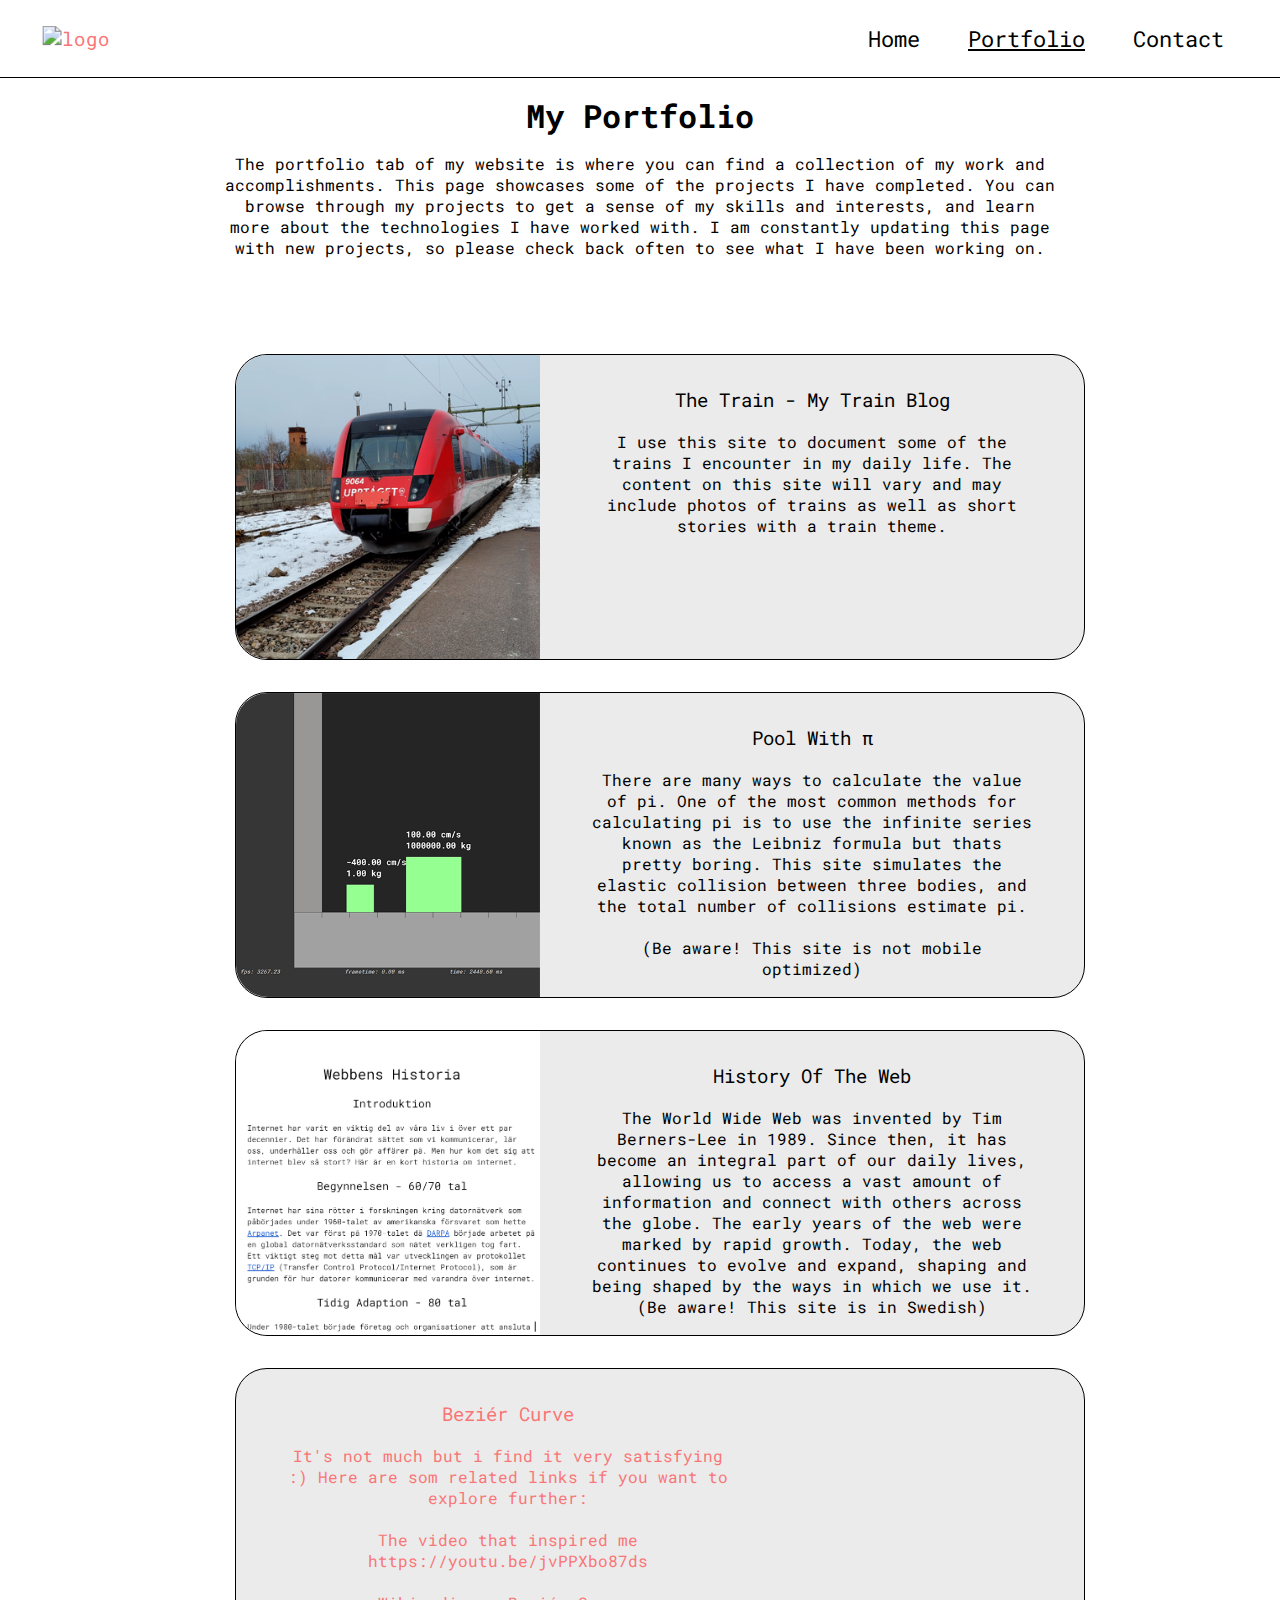
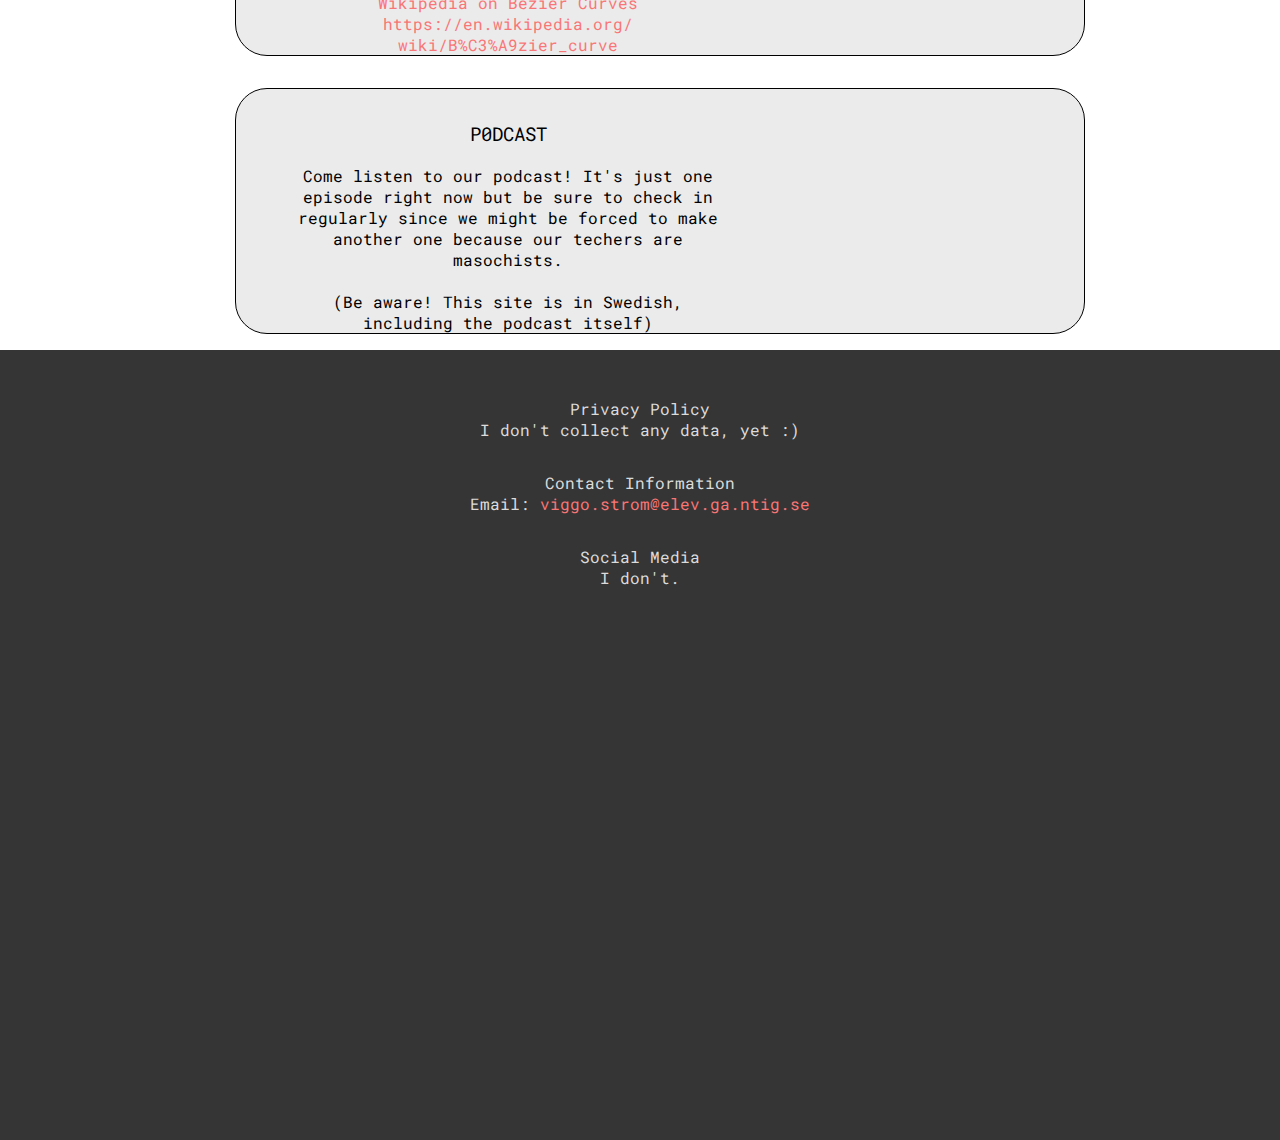
==== portfolio.html @ 54f1bfac "small mobile fixes" ====
<!DOCTYPE html>
<html lang="en">

<head>
    <meta charset="UTF-8">
    <meta http-equiv="X-UA-Compatible" content="IE=edge">
    <meta name="viewport" content="width=device-width, initial-scale=1.0">
    <title>Viggo Ström</title>
    <link rel="shortcut icon" href="images/portfolioFavicon.png" type="image/x-icon">
    <link rel="stylesheet" media="only screen and (min-width: 1026px)" href="style/desktop.css">
    <link rel="stylesheet" media="only screen and (max-width: 1026px)" href="style/mobile.css">

    <link rel="preconnect" href="https://fonts.googleapis.com">
    <link rel="preconnect" href="https://fonts.gstatic.com" crossorigin>
    <link href="https://fonts.googleapis.com/css2?family=Roboto+Mono:wght@500&display=swap" rel="stylesheet">
</head>

<body>
    <header>
        <a href="index.html">
            <img id="logo" src="images/portfolioLogo.png" alt="logo">
        </a>
        <nav>
            <a class="navLink" href="index.html">Home</a>
            <a class="navLink" href=""><span class="selectedPage">Portfolio</span></a>
            <a class="navLink" href="#info">Contact</a>
        </nav>
    </header>

    <section id="portfolioPage">
        <h1 id="portfolioPageH1">My Portfolio</h1>
        <p id="portfolioDescription">
            The portfolio tab of my website is where you can find a collection of my work and accomplishments. This page
            showcases some of the projects I have completed. You can browse through my projects to get a sense of my
            skills and interests, and learn more about the technologies I have worked with. I am constantly updating
            this page with new projects, so please check back often to see what I have been working on.
        </p>

        <ul id="portfolioUnorderedList">
            <li>
                <a class="portfolioListElement" href="https://viggostrom.github.io/TheTrain/">
                    <img class="portfolioElementImg" src="images/portfolioThumbNails/theTrain.png" alt="">

                    <div class="portpolioElementTextWrapper">
                        <p class="portfolioElementTitle">The Train - My Train Blog</p>
                        <p class="portfolioElementParagraph">
                            I use this site to document some of the trains I encounter in my daily life. The content on
                            this site will vary and may include photos of trains as well as short stories with a train
                            theme.
                        </p>
                    </div>
                </a>
            </li>

            <li>
                <a class="portfolioListElement" href="https://viggostrom.github.io/poolWithPi/">
                    <img class="portfolioElementImg" src="images/portfolioThumbNails/poolWithPi.png" alt="">
                    <div class="portpolioElementTextWrapper">
                        <p class="portfolioElementTitle">Pool With π</p>
                        <p class="portfolioElementParagraph">
                            There are many ways to calculate the value of pi. One of the most common
                            methods for calculating pi is to use the infinite series known as the Leibniz formula but
                            thats pretty boring. This site simulates the elastic collision between three bodies, and the
                            total number of collisions estimate pi.
                            <br>
                            <br>
                            (Be aware! This site is not mobile optimized)
                        </p>
                    </div>
                </a>
            </li>

            <li>
                <a class="portfolioListElement"
                    href="https://docs.google.com/document/d/1du2oZUBKWN6xWiVSq74e14nZ1YnZh6Ea2sJcW4SJzYY/edit?usp=sharing">
                    <img class="portfolioElementImg" src="images/portfolioThumbNails/historyOfTheWeb.png" alt="">
                    <div class="portpolioElementTextWrapper">
                        <p class="portfolioElementTitle">History Of The Web</p>
                        <p class="portfolioElementParagraph">
                            The World Wide Web was invented by Tim Berners-Lee in 1989. Since then, it has become an
                            integral part of our daily lives, allowing us to access a vast amount of information and
                            connect with others across the globe. The early years of the web were marked by rapid
                            growth. Today, the web continues to evolve and expand, shaping and being shaped by the ways
                            in which
                            we use it.
                            <br>
                            (Be aware! This site is in Swedish)
                        </p>
                    </div>
                </a>
            </li>

            <li>
                <div class="portfolioListElement">
                    <a class="portfolioElementImg" href="https://viggostrom.github.io/bezierCurve/">
                        <img class="portfolioElementImg" src="images/portfolioThumbNails/bezierCurve.png" alt="">
                    </a>
                    <div class="portpolioElementTextWrapper">
                        <a href="https://viggostrom.github.io/bezierCurve/">
                            <p class="portfolioElementTitle">Beziér Curve</p>
                        </a>
                        <p class="portfolioElementParagraph">
                            <a href="https://viggostrom.github.io/bezierCurve/">
                                It's not much but i find it very satisfying :) Here are som related links if you want to
                                explore further:
                            </a>
                            <br>
                            <br>
                            <a href="https://youtu.be/jvPPXbo87ds">
                                The video that inspired me
                                <br>
                                https://youtu.be/jvPPXbo87ds
                            </a>
                            <br>
                            <br>
                            <a href="https://en.wikipedia.org/wiki/B%C3%A9zier_curve">
                                Wikipedia on Beziér Curves
                                <br>
                                https://en.wikipedia.org/ 
                                <br>
                                wiki/B%C3%A9zier_curve
                            </a>
                            <br>
                        </p>
                    </div>
                </div>
            </li>

            <li>
                <a class="portfolioListElement" href="https://viggostrom.github.io/p0dcast/">
                    <img class="portfolioElementImg" src="images/portfolioThumbNails/p0dcast.png" alt="">
                    <div class="portpolioElementTextWrapper">
                        <p class="portfolioElementTitle">P0DCAST</p>
                        <p class="portfolioElementParagraph">
                            Come listen to our podcast! It's just one episode right now but be sure to check in
                            regularly since we might be forced to make another one because our techers are masochists.
                            <br>
                            <br>
                            (Be aware! This site is in Swedish, including the podcast itself)
                        </p>
                    </div>
                </a>
            </li>
        </ul>
    </section>

    <footer>
        <p id="info">
            Privacy Policy
            <br>
            I don't collect any data, yet :)
        </p>
        <p>
            Contact Information
            <br>
            Email: <a
                href="mailto:viggo.strom@elev.ga.ntig.se?subject=I Love Your Blog!">viggo.strom@elev.ga.ntig.se</a>
        </p>
        <p>
            Social Media
            <br>
            I don't.
        </p>
    </footer>
</body>

</html>
---- style/desktop.css ----
::-webkit-scrollbar {
    display: none;
}

body {
    font-family: "Roboto Mono", 'Courier New', Courier, monospace;
    margin: 0;

    display: flex;
    flex-flow: column nowrap;
}

a {
    text-decoration: none;
    color: rgb(249, 118, 118);
}

a:hover {
    color: rgb(251, 69, 69);
}

header {
    display: flex;
    justify-content: space-between;
    align-items: center;

    border-bottom: .1rem solid black;
}

nav {
    padding: 1.5rem;
    margin-right: 2rem;

    display: flex;
    justify-content: space-between;
    gap: 3rem;

    font-size: large;
}

.navLink {
    font-size: larger;
    color: black;
}

#logo {
    aspect-ratio: 1/1;
    object-fit: cover;

    padding: 0rem;
    margin: 0rem 0rem 0rem 3rem;
    scale: 1.2;

    height: 3rem;
}

footer {
    background-color: #353535;
    color: rgb(219, 219, 219);
    padding-bottom: 33.5rem;
    padding-top: 2rem;

    display: flex;
    flex-flow: column nowrap;
    text-align: center;
}

.selectedPage {
    text-decoration: underline;
}

li {
    list-style: none;
}

.mobileOnly {
    display: none;
}

/* Welcome page */

#welcomePage {
    margin: 0rem;
    padding: 0rem;

    display: flex;
    flex-flow: row nowrap;
    justify-content: space-between;
}

#welcomeTextWrapper {
    margin: 0rem;
    padding: 10rem 0rem 0rem 5rem;

    display: flex;
    flex-flow: column wrap;
    align-items: center;
    text-align: center;

    font-size: 1rem;

    max-width: 45%;
}

#welcomeParagraph {
    margin: 0rem;
    padding: 1rem;

    max-width: 90%;
}

#welcomePageImage {
    margin: 0rem;
    padding: 0rem;

    height: 40rem;
}

/* Portfolio Page */

#portfolioPage {
    display: flex;
    flex-flow: column nowrap;
    align-items: center;
    text-align: center;
}

#portfolioPageH1 {
    margin: 1rem;
    padding: 0rem;
}

#portfolioDescription {
    margin: 0rem 0rem 5rem 0rem;
    padding: 0rem;

    max-width: 65%;
}

#portfolioUnorderedList {
    max-width: 90%;

    display: flex;
    flex-flow: column nowrap;

    gap: 2rem;
}

.portfolioListElement {
    max-width: 90rem;
    max-height: 19rem;

    background-color: rgb(235, 235, 235);
    color: black;
    border: black solid 1px;

    padding: 0rem;
    margin: 0rem;

    border-radius: 2rem;

    display: flex;
    flex-flow: row nowrap;
}

.portfolioElementImg {
    aspect-ratio: 1/1;
    object-fit: cover;
    margin: 0;
    padding: 0;

    border-radius: 2rem 0rem 0rem 2rem;

    max-height: 19rem;

    transform: scale(1);
    transition: transform .3s ease-in-out;
}

.portfolioElementImg:hover {
    border-radius: 2rem .8rem .8rem 2rem;
    transform: scale(1.05);
}

.portfolioElementTextWrapper {
    display: flex;
    flex-flow: column wrap;
}

.portfolioElementTitle {
    margin-top: 2rem;
    font-size: larger;
}

.portfolioElementParagraph {
    padding: 0rem 3rem 0rem 3rem;
    margin: 0;
    max-width: 28rem;
}
---- style/mobile.css ----
::-webkit-scrollbar {
    display: none;
}

body {
    font-family: "Roboto Mono", 'Courier New', Courier, monospace;
    margin: 0;

    display: flex;
    flex-flow: column nowrap;
}

a {
    text-decoration: none;
    color: rgb(249, 118, 118);
}

a:hover {
    color: rgb(251, 69, 69);
}

header {
    display: flex;
    flex-flow: column nowrap;
    justify-content: space-between;
    align-items: center;

    border-bottom: .1rem solid black;
}

nav {
    padding: .5rem;

    display: flex;
    justify-content: space-between;
    gap: 2rem;

    font-size: large;
}

.navLink {
    font-size: larger;
    color: black;
}

#logo {
    aspect-ratio: 1/1;
    object-fit: cover;

    margin: .5rem;
    /* scale: 1.2; */

    display: flex;
    justify-content: center;

    height: 4rem;
}

footer {
    background-color: #353535;
    color: rgb(219, 219, 219);
    padding-bottom: 41rem;
    padding-top: 2rem;

    display: flex;
    flex-flow: column nowrap;
    text-align: center;
}

.selectedPage {
    text-decoration: underline;
}

li {
    list-style: none;
    margin: 0rem;
    padding: 0rem;
}

.desktopOnly {
    display: none;
}

/* Welcome page */

#welcomePage {
    margin: 0rem;
    padding: 0rem;

    display: flex;
    flex-flow: row nowrap;
    justify-content: center;
}

#welcomeTextWrapper {
    margin: 0rem 0rem 8rem 0rem;

    display: flex;
    flex-flow: column wrap;
    align-items: center;
    text-align: center;

    font-size: 1rem;
}

#welcomePageH1 {
    max-width: 90%;
}

#welcomeParagraph {
    margin: 0rem;
    padding: 1rem;

    max-width: 95%;
}

#welcomePageImage {
    margin: 0rem;
    padding: 0rem;

    width: 100%;
}

/* Portfolio Page */

#portfolioPage {
    display: flex;
    flex-flow: column nowrap;
    align-items: center;
    text-align: center;
}

#portfolioPageH1 {
    margin: 1rem;
    padding: 1rem 0rem 0rem 0rem;
}

#portfolioDescription {
    margin: 0rem 0rem 5rem 0rem;
    padding: 0rem;

    max-width: 85%;
}

#portfolioUnorderedList {
    margin: 0rem;
    padding: 0rem;

    max-width: 95%;

    display: flex;
    flex-flow: column nowrap;
    justify-content: center;

    gap: 2rem;
}

.portfolioListElement {
    background-color: rgb(235, 235, 235);
    color: black;
    border: black solid 1px;
    
    padding: 0rem 0rem 2rem 0rem;
    margin: 0rem 0rem 1rem 0rem;

    border-radius: 2rem;

    display: flex;
    flex-flow: column nowrap;
}

.portfolioElementImg {
    aspect-ratio: 1/1;
    object-fit: cover;
    margin: 0rem;
    padding: 0rem;

    border-radius: 2rem 2rem 0rem 0rem;

    max-width: 100%;

    transform: scale(1);
    transition: transform .3s ease-in-out;
}

.portfolioElementImg:hover {
    border-radius: 2rem 2rem .8rem .8rem;
    transform: scale(1.05);
}

.portfolioElementTextWrapper {
    display: flex;
    flex-flow: column wrap;
}

.portfolioElementTitle {
    margin-top: 2rem;
    font-size: larger;
}

.portfolioElementParagraph {
    padding: 0rem 2rem 0rem 2rem;
    margin: 0;
    max-width: 95%;
}
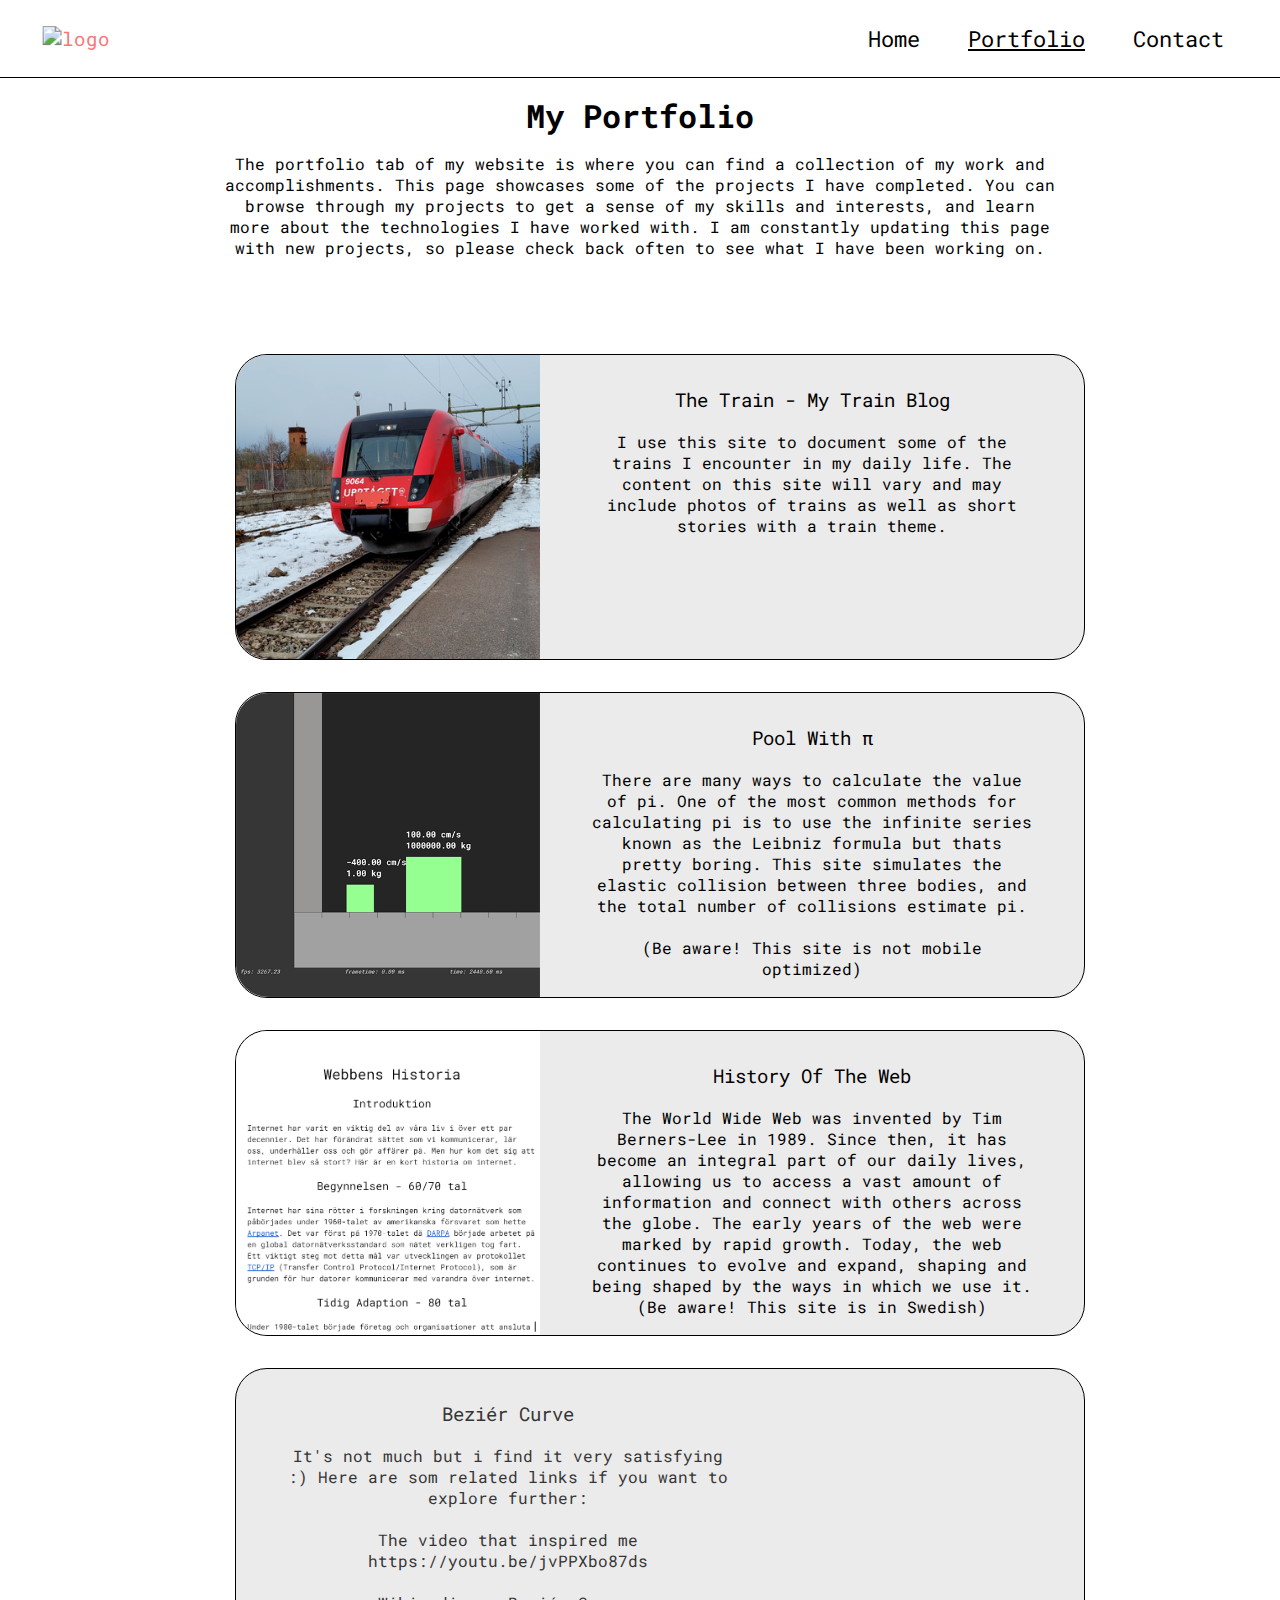
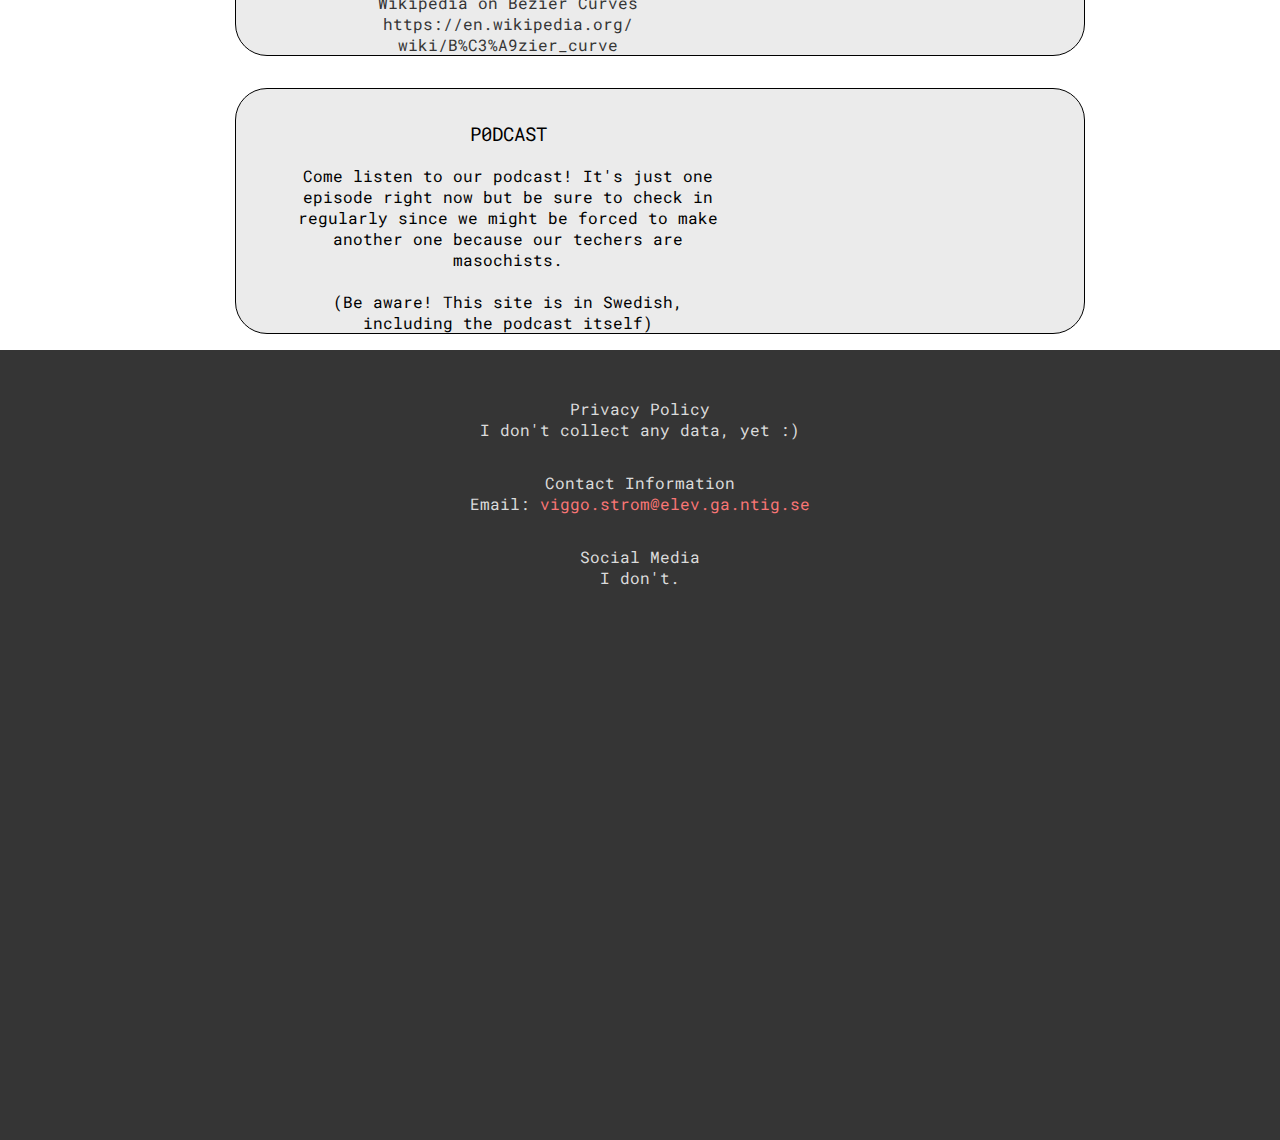
==== commit c7a83ddc: "fixed style for fold and 1440p" ====
--- a/portfolio.html
+++ b/portfolio.html
@@ -96,24 +96,24 @@
                         <img class="portfolioElementImg" src="images/portfolioThumbNails/bezierCurve.png" alt="">
                     </a>
                     <div class="portpolioElementTextWrapper">
-                        <a href="https://viggostrom.github.io/bezierCurve/">
+                        <a id="workaroundLink" href="https://viggostrom.github.io/bezierCurve/">
                             <p class="portfolioElementTitle">Beziér Curve</p>
                         </a>
                         <p class="portfolioElementParagraph">
-                            <a href="https://viggostrom.github.io/bezierCurve/">
+                            <a id="workaroundLink" href="https://viggostrom.github.io/bezierCurve/">
                                 It's not much but i find it very satisfying :) Here are som related links if you want to
                                 explore further:
                             </a>
                             <br>
                             <br>
-                            <a href="https://youtu.be/jvPPXbo87ds">
+                            <a id="workaroundLink" href="https://youtu.be/jvPPXbo87ds">
                                 The video that inspired me
                                 <br>
                                 https://youtu.be/jvPPXbo87ds
                             </a>
                             <br>
                             <br>
-                            <a href="https://en.wikipedia.org/wiki/B%C3%A9zier_curve">
+                            <a id="workaroundLink" href="https://en.wikipedia.org/wiki/B%C3%A9zier_curve">
                                 Wikipedia on Beziér Curves
                                 <br>
                                 https://en.wikipedia.org/ 
@@ -144,8 +144,8 @@
         </ul>
     </section>
 
-    <footer>
-        <p id="info">
+    <footer id="info">
+        <p>
             Privacy Policy
             <br>
             I don't collect any data, yet :)
@@ -154,7 +154,7 @@
             Contact Information
             <br>
             Email: <a
-                href="mailto:viggo.strom@elev.ga.ntig.se?subject=I Love Your Blog!">viggo.strom@elev.ga.ntig.se</a>
+                href="mailto:viggo.strom@elev.ga.ntig.se">viggo.strom@elev.ga.ntig.se</a>
         </p>
         <p>
             Social Media
--- a/style/desktop.css
+++ b/style/desktop.css
@@ -113,7 +113,7 @@
     margin: 0rem;
     padding: 0rem;
 
-    height: 40rem;
+    height: 80vh;
 }
 
 /* Portfolio Page */
@@ -196,4 +196,11 @@
     padding: 0rem 3rem 0rem 3rem;
     margin: 0;
     max-width: 28rem;
+}
+
+#workaroundLink {
+    color: #353535;
+}
+#workaroundLink:hover {
+    color: rgb(251, 69, 69);
 }--- a/style/mobile.css
+++ b/style/mobile.css
@@ -33,9 +33,9 @@
 
     display: flex;
     justify-content: space-between;
-    gap: 2rem;
-
-    font-size: large;
+    gap: 1rem;
+
+    font-size: medium;
 }
 
 .navLink {
@@ -67,6 +67,10 @@
     text-align: center;
 }
 
+footer p {
+    padding: auto 1rem auto 1rem;
+}
+
 .selectedPage {
     text-decoration: underline;
 }
@@ -146,20 +150,22 @@
     margin: 0rem;
     padding: 0rem;
 
-    max-width: 95%;
-
-    display: flex;
-    flex-flow: column nowrap;
-    justify-content: center;
+    display: flex;
+    flex-flow: column nowrap;
+    align-items: center;
 
     gap: 2rem;
+}
+
+#portfolioUnorderedList li {
+    max-width: 80%;
 }
 
 .portfolioListElement {
     background-color: rgb(235, 235, 235);
     color: black;
     border: black solid 1px;
-    
+
     padding: 0rem 0rem 2rem 0rem;
     margin: 0rem 0rem 1rem 0rem;
 
@@ -202,4 +208,12 @@
     padding: 0rem 2rem 0rem 2rem;
     margin: 0;
     max-width: 95%;
+}
+
+#workaroundLink {
+    color: #353535;
+}
+
+#workaroundLink:hover {
+    color: rgb(251, 69, 69);
 }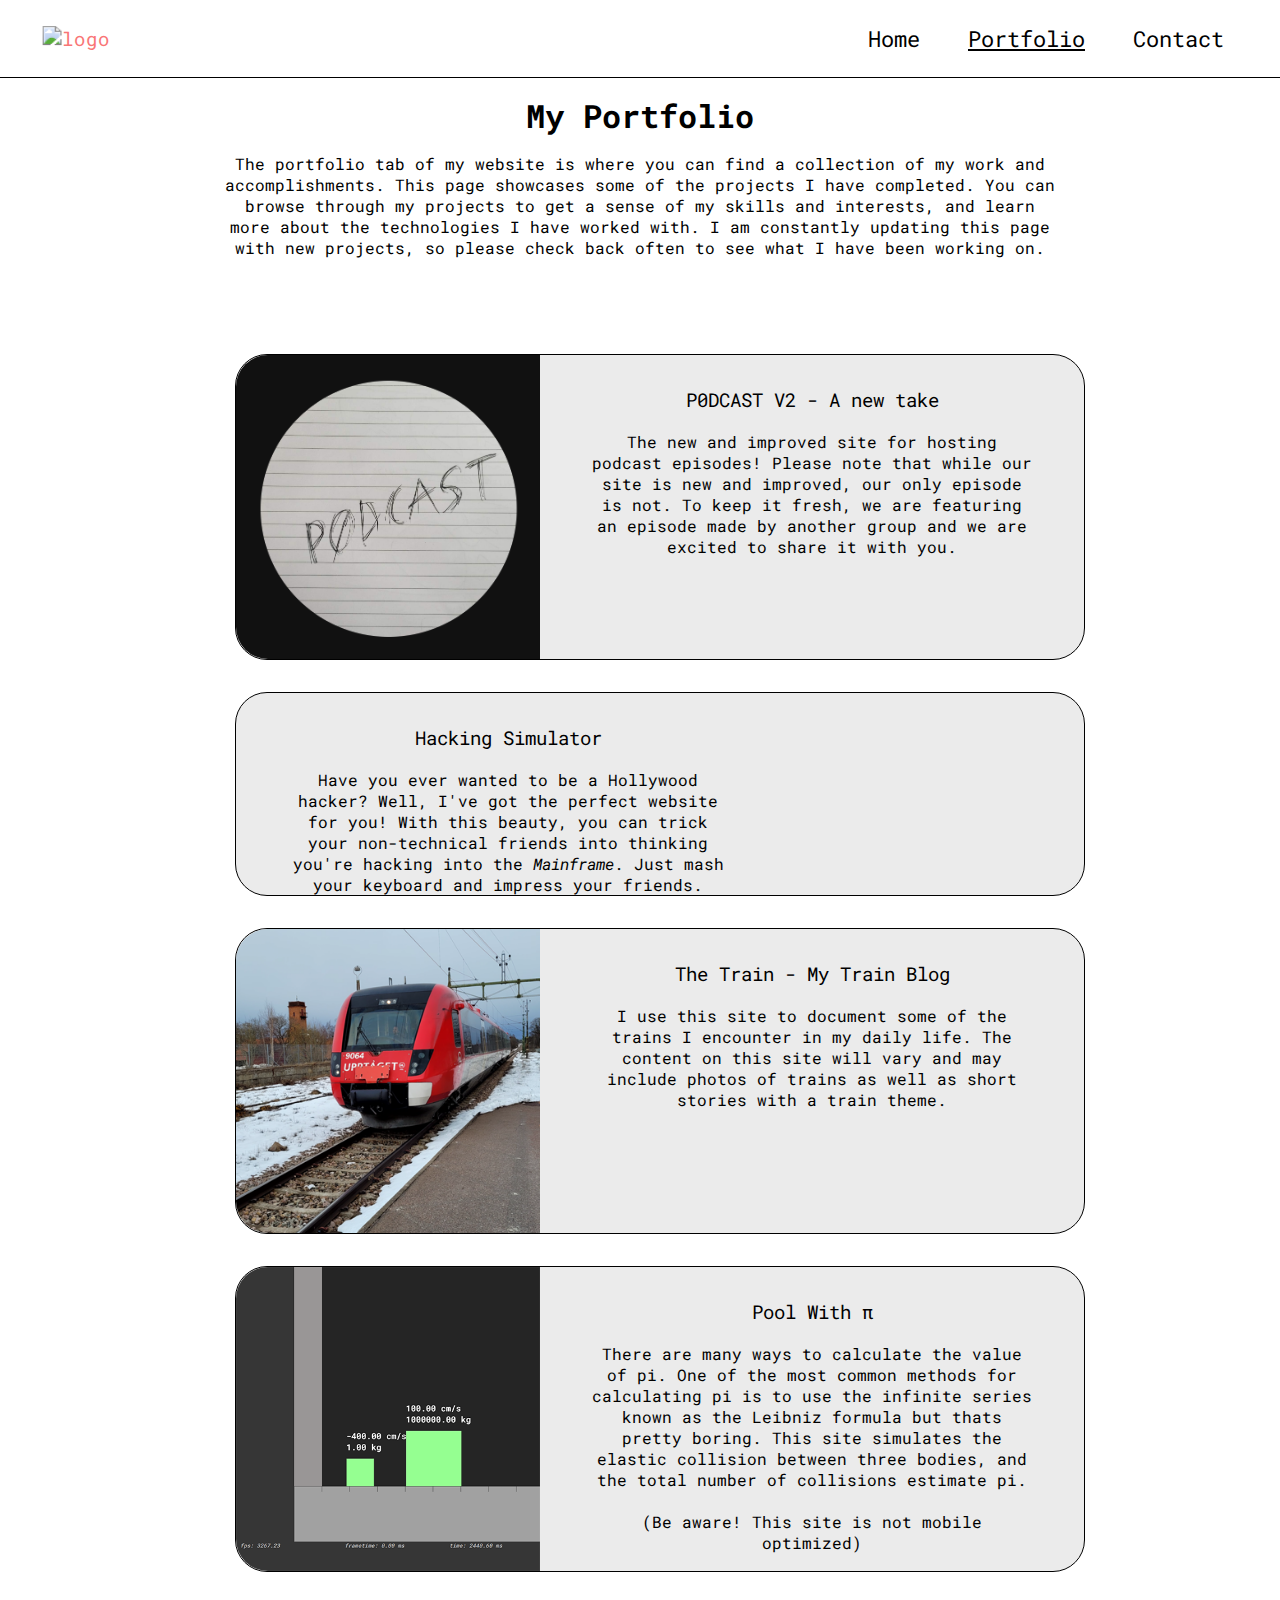
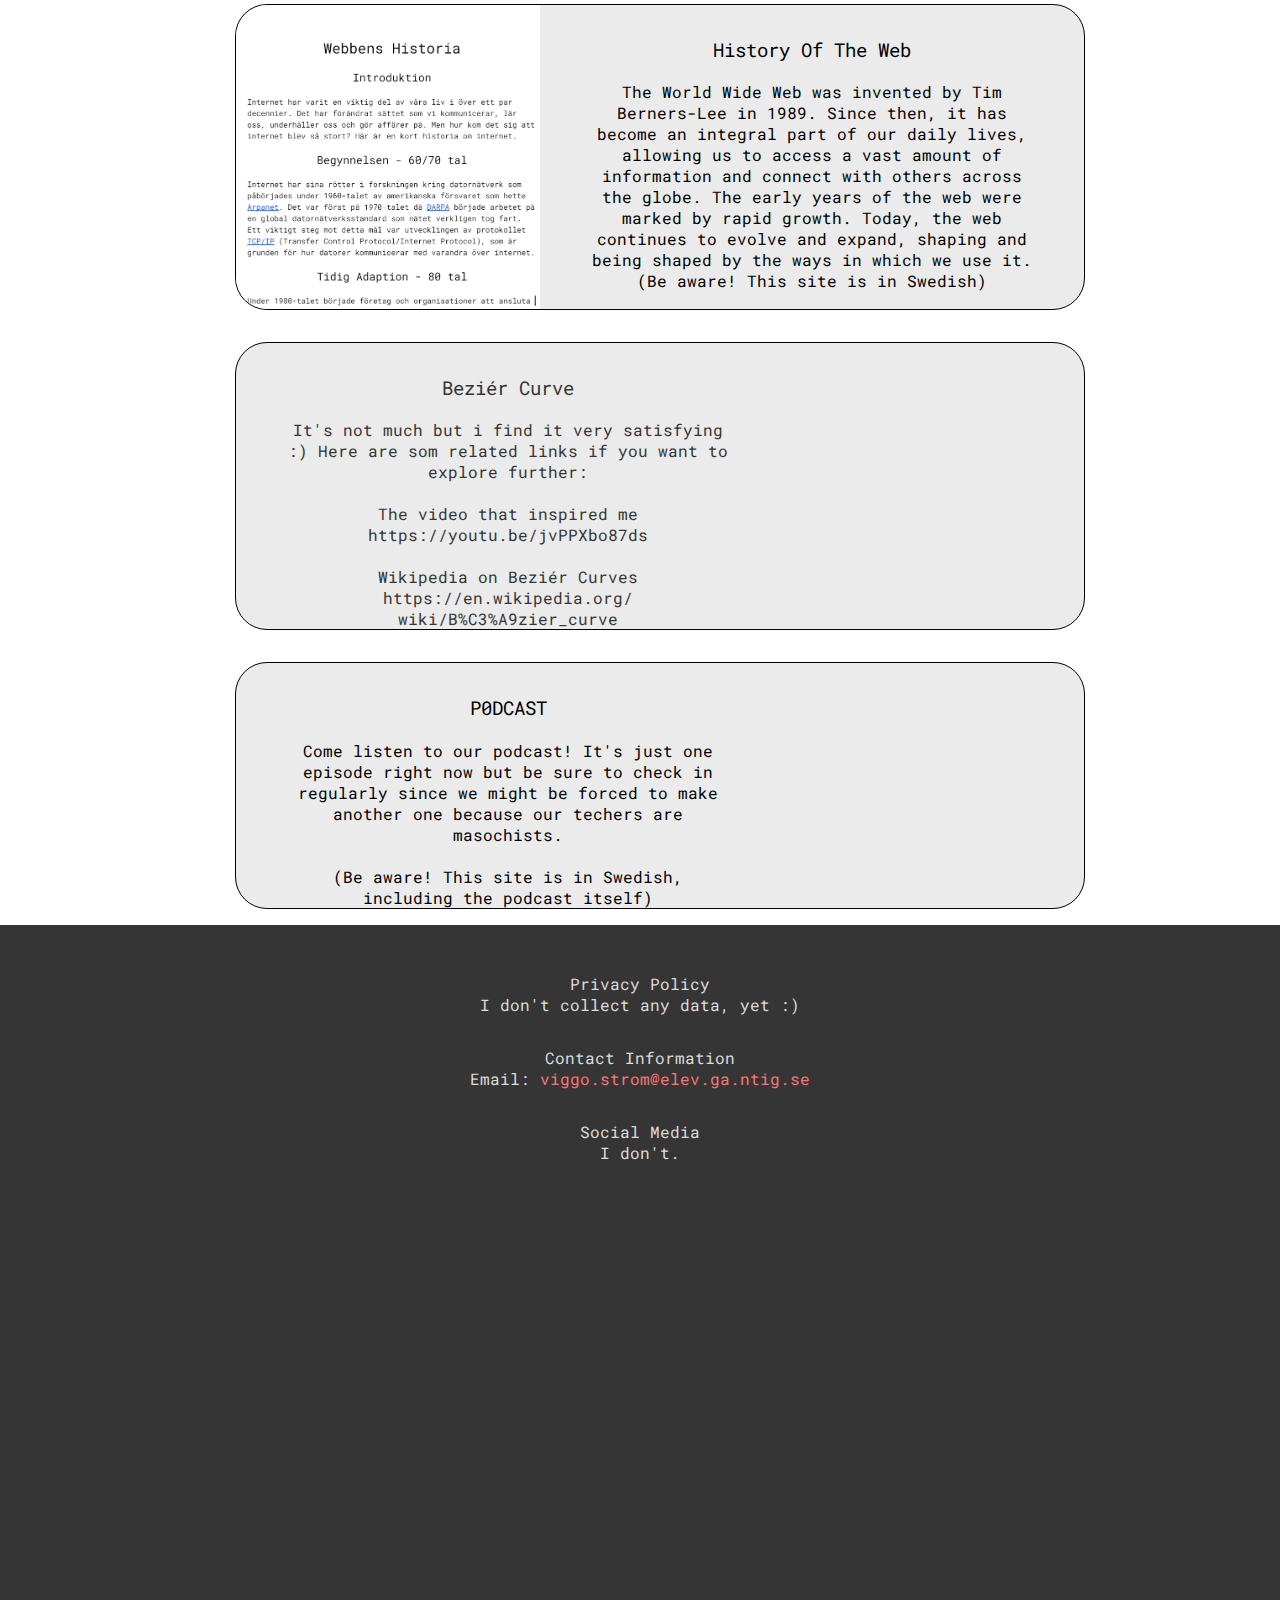
==== commit b43e9155: "deployed podv2" ====
--- a/portfolio.html
+++ b/portfolio.html
@@ -37,6 +37,34 @@
         </p>
 
         <ul id="portfolioUnorderedList">
+            <li>
+                <a class="portfolioListElement" href="https://viggostrom.github.io/podcastPageV2/">
+                    <img class="portfolioElementImg" src="images/portfolioThumbNails/p0dcastV2.png" alt="">
+
+                    <div class="portpolioElementTextWrapper">
+                        <p class="portfolioElementTitle">P0DCAST V2 - A new take</p>
+                        <p class="portfolioElementParagraph">
+                            The new and improved site for hosting podcast episodes! Please note that while our site is
+                            new and improved, our only episode is not. To keep it fresh, we are featuring an
+                            episode made by another group and we are excited to share it with you.
+                        </p>
+                    </div>
+                </a>
+            </li>
+            <li>
+                <a class="portfolioListElement" href="https://viggostrom.github.io/hackingSim/">
+                    <img class="portfolioElementImg" src="images/portfolioThumbNails/hackingSim.png" alt="">
+
+                    <div class="portpolioElementTextWrapper">
+                        <p class="portfolioElementTitle">Hacking Simulator</p>
+                        <p class="portfolioElementParagraph">
+                            Have you ever wanted to be a Hollywood hacker? Well, I've got the perfect website for you!
+                            With this beauty, you can trick your non-technical friends into thinking you're hacking into
+                            the <i>Mainframe</i>. Just mash your keyboard and impress your friends.
+                        </p>
+                    </div>
+                </a>
+            </li>
             <li>
                 <a class="portfolioListElement" href="https://viggostrom.github.io/TheTrain/">
                     <img class="portfolioElementImg" src="images/portfolioThumbNails/theTrain.png" alt="">
@@ -116,7 +144,7 @@
                             <a id="workaroundLink" href="https://en.wikipedia.org/wiki/B%C3%A9zier_curve">
                                 Wikipedia on Beziér Curves
                                 <br>
-                                https://en.wikipedia.org/ 
+                                https://en.wikipedia.org/
                                 <br>
                                 wiki/B%C3%A9zier_curve
                             </a>
@@ -153,8 +181,7 @@
         <p>
             Contact Information
             <br>
-            Email: <a
-                href="mailto:viggo.strom@elev.ga.ntig.se">viggo.strom@elev.ga.ntig.se</a>
+            Email: <a href="mailto:viggo.strom@elev.ga.ntig.se">viggo.strom@elev.ga.ntig.se</a>
         </p>
         <p>
             Social Media
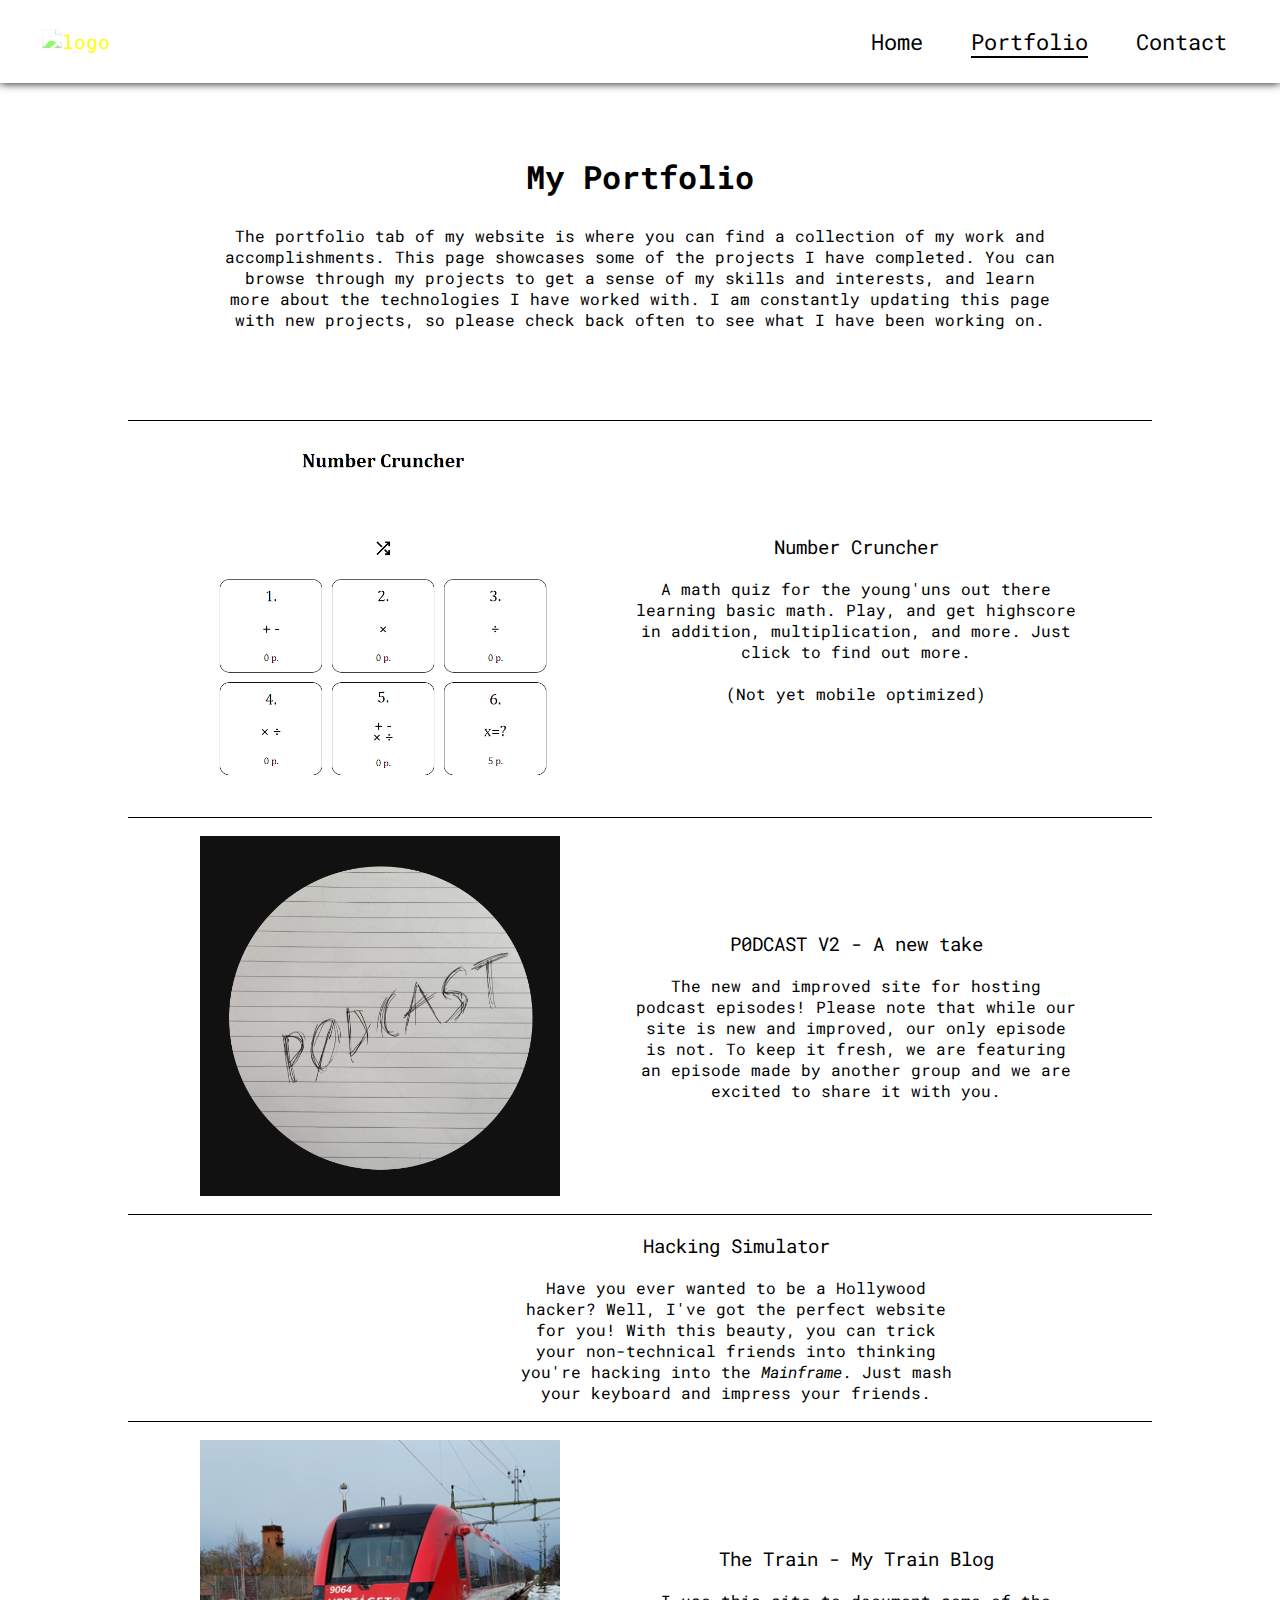
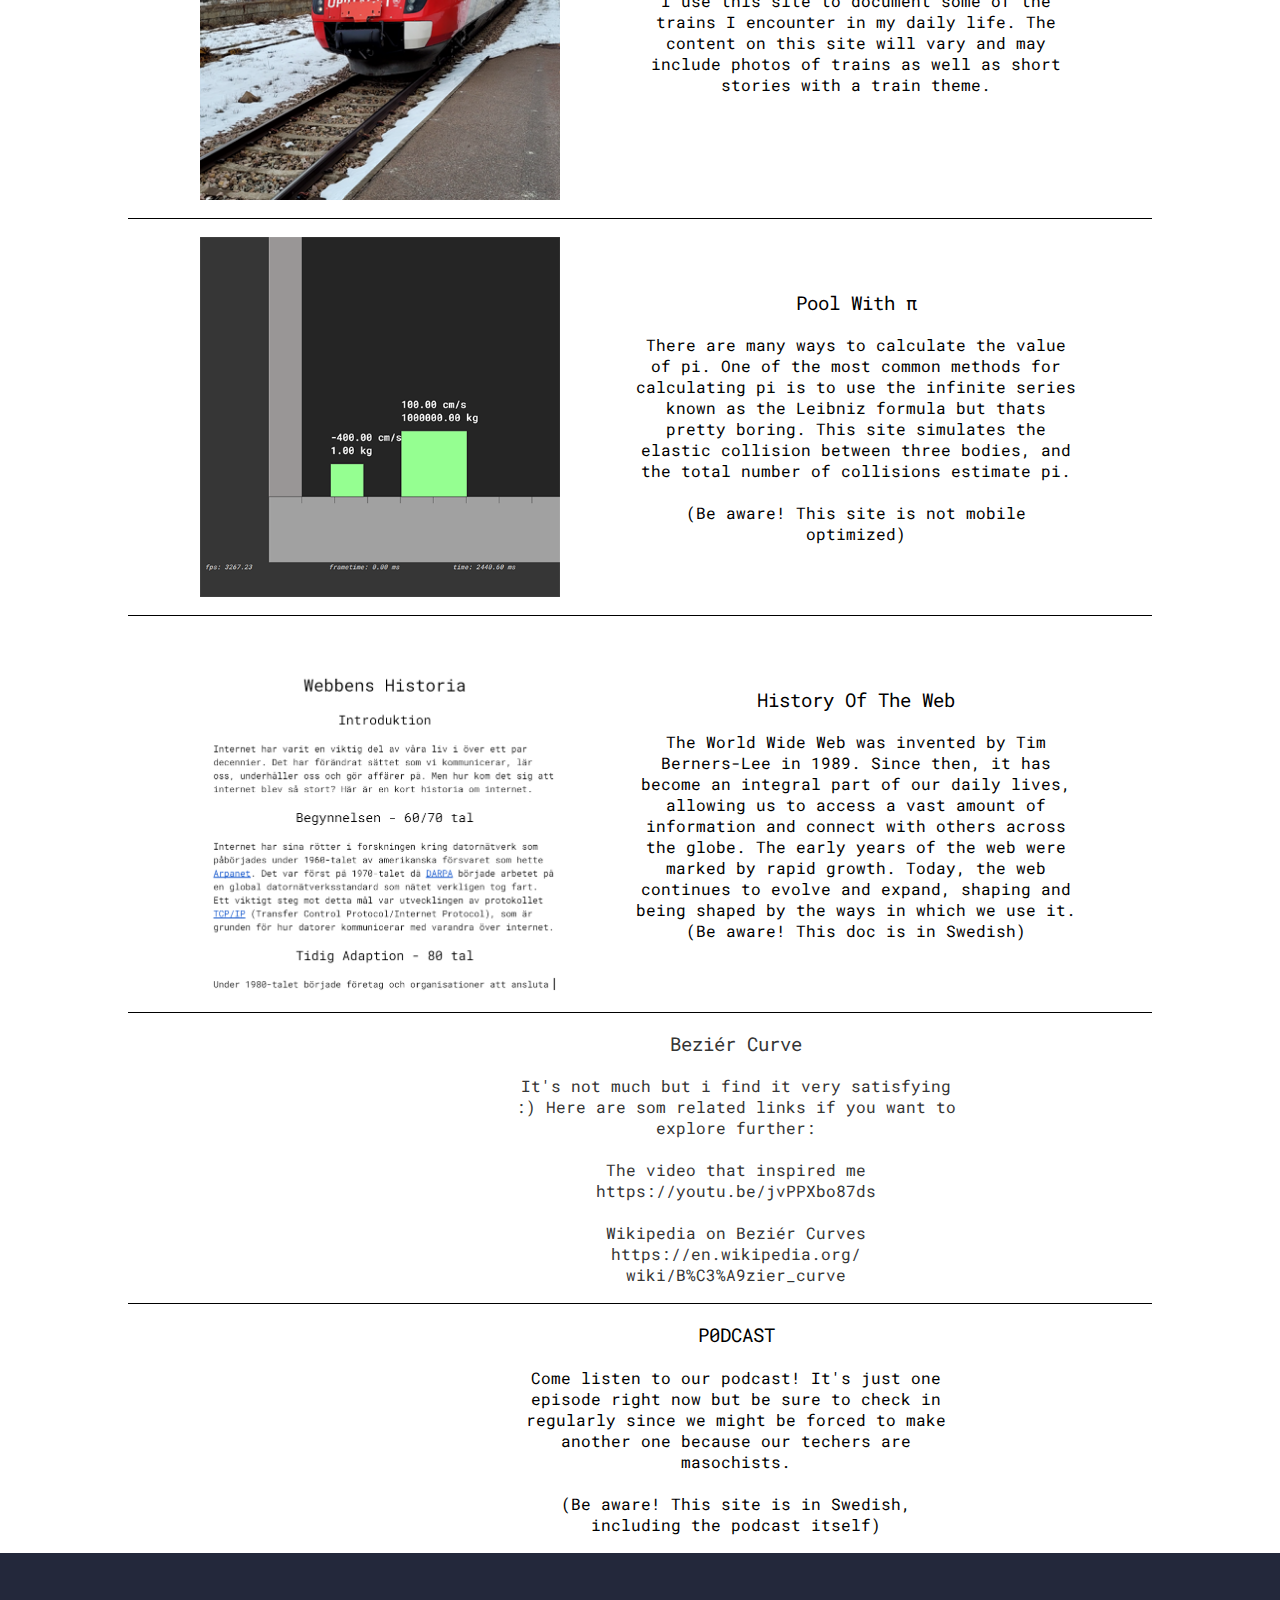
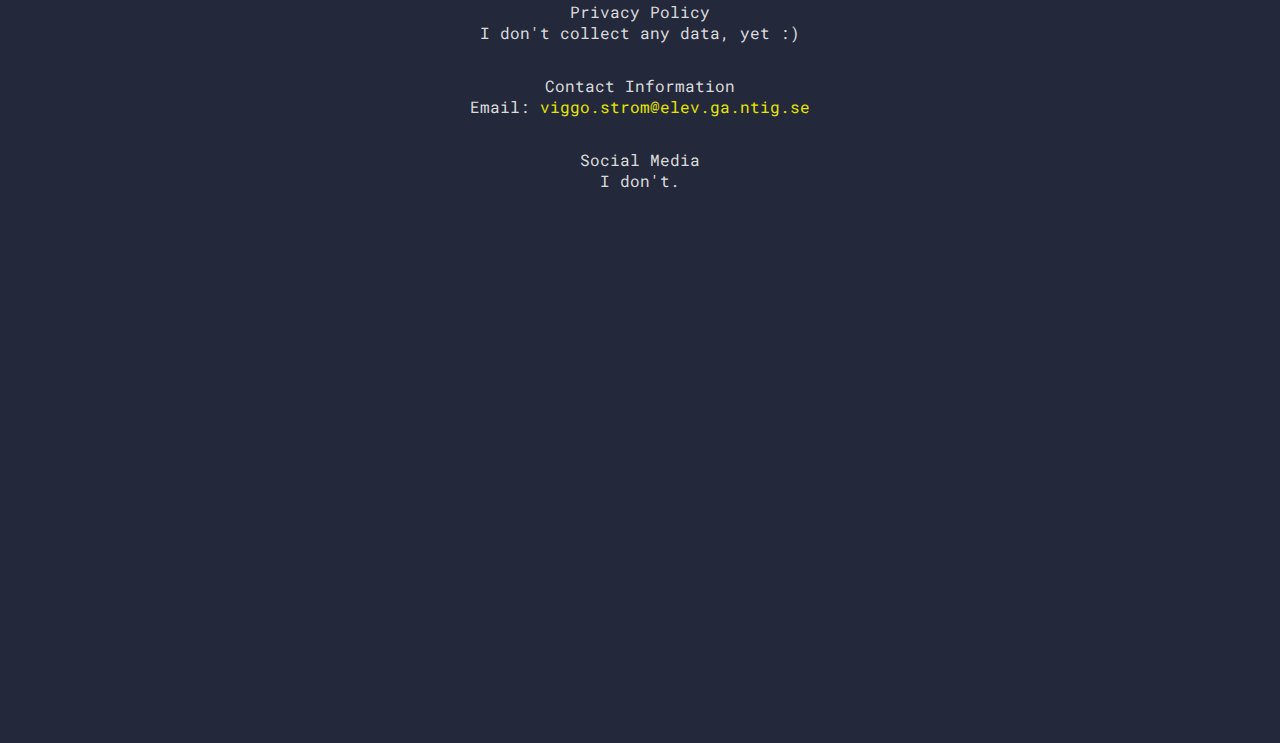
==== commit 03f43485: "slight redesign" ====
--- a/portfolio.html
+++ b/portfolio.html
@@ -6,7 +6,7 @@
     <meta http-equiv="X-UA-Compatible" content="IE=edge">
     <meta name="viewport" content="width=device-width, initial-scale=1.0">
     <title>Viggo Ström</title>
-    <link rel="shortcut icon" href="images/portfolioFavicon.png" type="image/x-icon">
+    <link rel="shortcut icon" href="images/portfolioFavicon2.png" type="image/x-icon">
     <link rel="stylesheet" media="only screen and (min-width: 1026px)" href="style/desktop.css">
     <link rel="stylesheet" media="only screen and (max-width: 1026px)" href="style/mobile.css">
 
@@ -29,6 +29,7 @@
 
     <section id="portfolioPage">
         <h1 id="portfolioPageH1">My Portfolio</h1>
+
         <p id="portfolioDescription">
             The portfolio tab of my website is where you can find a collection of my work and accomplishments. This page
             showcases some of the projects I have completed. You can browse through my projects to get a sense of my
@@ -37,6 +38,20 @@
         </p>
 
         <ul id="portfolioUnorderedList">
+            <li>
+                <a class="portfolioListElement" href="https://viggostrom.github.io/mathQuiz/">
+                    <img class="portfolioElementImg" src="images/portfolioThumbNails/numberCruncher.png" alt="">
+
+                    <div class="portpolioElementTextWrapper">
+                        <p class="portfolioElementTitle">Number Cruncher</p>
+                        <p class="portfolioElementParagraph">
+                            A math quiz for the young'uns out there learning basic math. Play, and get highscore in
+                            addition, multiplication, and more. Just click to find out more. <br> <br>(Not yet mobile
+                            optimized)
+                        </p>
+                    </div>
+                </a>
+            </li>
             <li>
                 <a class="portfolioListElement" href="https://viggostrom.github.io/podcastPageV2/">
                     <img class="portfolioElementImg" src="images/portfolioThumbNails/p0dcastV2.png" alt="">
@@ -112,7 +127,7 @@
                             in which
                             we use it.
                             <br>
-                            (Be aware! This site is in Swedish)
+                            (Be aware! This doc is in Swedish)
                         </p>
                     </div>
                 </a>
--- a/style/desktop.css
+++ b/style/desktop.css
@@ -1,3 +1,9 @@
+:root {
+    --mainColor: #23283b;
+    --accentColorLight: rgb(229, 229, 0);
+    --accentColorDark: rgb(150, 150, 21);
+}
+
 ::-webkit-scrollbar {
     display: none;
 }
@@ -12,11 +18,11 @@
 
 a {
     text-decoration: none;
-    color: rgb(249, 118, 118);
+    color: var(--accentColorLight);
 }
 
 a:hover {
-    color: rgb(251, 69, 69);
+    color: var(--accentColorDark);
 }
 
 header {
@@ -24,12 +30,14 @@
     justify-content: space-between;
     align-items: center;
 
-    border-bottom: .1rem solid black;
+    box-shadow: 0 0 1vh black;
+
+    z-index: 99;
 }
 
 nav {
-    padding: 1.5rem;
-    margin-right: 2rem;
+    padding: 3vh;
+    margin-right: 2vw;
 
     display: flex;
     justify-content: space-between;
@@ -52,10 +60,13 @@
     scale: 1.2;
 
     height: 3rem;
-}
+
+    filter: brightness(1.5);
+}
+
 
 footer {
-    background-color: #353535;
+    background-color: #23283b;
     color: rgb(219, 219, 219);
     padding-bottom: 33.5rem;
     padding-top: 2rem;
@@ -66,7 +77,11 @@
 }
 
 .selectedPage {
-    text-decoration: underline;
+    border-bottom: 2px solid black;
+}
+
+.selectedPage:hover {
+    border-bottom: 2px solid var(--accentColorDark);
 }
 
 li {
@@ -86,11 +101,14 @@
     display: flex;
     flex-flow: row nowrap;
     justify-content: space-between;
+
+    height: 80vh;
 }
 
 #welcomeTextWrapper {
-    margin: 0rem;
-    padding: 10rem 0rem 0rem 5rem;
+    margin: 0;
+    padding: 0;
+    margin-top: 15vh;
 
     display: flex;
     flex-flow: column wrap;
@@ -99,14 +117,14 @@
 
     font-size: 1rem;
 
-    max-width: 45%;
+    width: 100%;
 }
 
 #welcomeParagraph {
     margin: 0rem;
     padding: 1rem;
 
-    max-width: 90%;
+    max-width: 70%;
 }
 
 #welcomePageImage {
@@ -114,6 +132,7 @@
     padding: 0rem;
 
     height: 80vh;
+
 }
 
 /* Portfolio Page */
@@ -126,41 +145,59 @@
 }
 
 #portfolioPageH1 {
-    margin: 1rem;
-    padding: 0rem;
+    margin: 0;
+    padding: 0;
+    margin-top: 8vh;
+    margin-bottom: 3vh;
 }
 
 #portfolioDescription {
-    margin: 0rem 0rem 5rem 0rem;
-    padding: 0rem;
+    margin: 0;
+    padding: 0;
+    margin-bottom: 10vh;
 
     max-width: 65%;
 }
 
 #portfolioUnorderedList {
-    max-width: 90%;
-
-    display: flex;
-    flex-flow: column nowrap;
-
-    gap: 2rem;
+    display: flex;
+    flex-flow: column nowrap;
+
+    padding: 0;
+    margin: 0;
+
+    width: 80%;
+}
+
+@keyframes scale {
+    from {
+        scale: 1;
+    }
+
+    to {
+        scale: 1.01;
+    }
+}
+
+.portfolioListElement:hover {
+    animation-name: scale;
+    animation-duration: 50ms;
+    scale: 1.01;
 }
 
 .portfolioListElement {
-    max-width: 90rem;
-    max-height: 19rem;
-
-    background-color: rgb(235, 235, 235);
     color: black;
-    border: black solid 1px;
-
-    padding: 0rem;
-    margin: 0rem;
-
-    border-radius: 2rem;
+    border-top: 1px black solid;
+
+    padding: 0;
+    padding-top: 2vh;
+    padding-bottom: 2vh;
+    margin: 0;
 
     display: flex;
     flex-flow: row nowrap;
+    align-items: center;
+    justify-content: space-evenly;
 }
 
 .portfolioElementImg {
@@ -169,18 +206,9 @@
     margin: 0;
     padding: 0;
 
-    border-radius: 2rem 0rem 0rem 2rem;
-
-    max-height: 19rem;
-
-    transform: scale(1);
-    transition: transform .3s ease-in-out;
-}
-
-.portfolioElementImg:hover {
-    border-radius: 2rem .8rem .8rem 2rem;
-    transform: scale(1.05);
-}
+    max-height: 40vh;
+}
+
 
 .portfolioElementTextWrapper {
     display: flex;
@@ -188,12 +216,13 @@
 }
 
 .portfolioElementTitle {
-    margin-top: 2rem;
     font-size: larger;
+
+    margin-top: 0;
 }
 
 .portfolioElementParagraph {
-    padding: 0rem 3rem 0rem 3rem;
+    padding: 0;
     margin: 0;
     max-width: 28rem;
 }
@@ -201,6 +230,7 @@
 #workaroundLink {
     color: #353535;
 }
+
 #workaroundLink:hover {
-    color: rgb(251, 69, 69);
+    color: var(--accentColorDark);
 }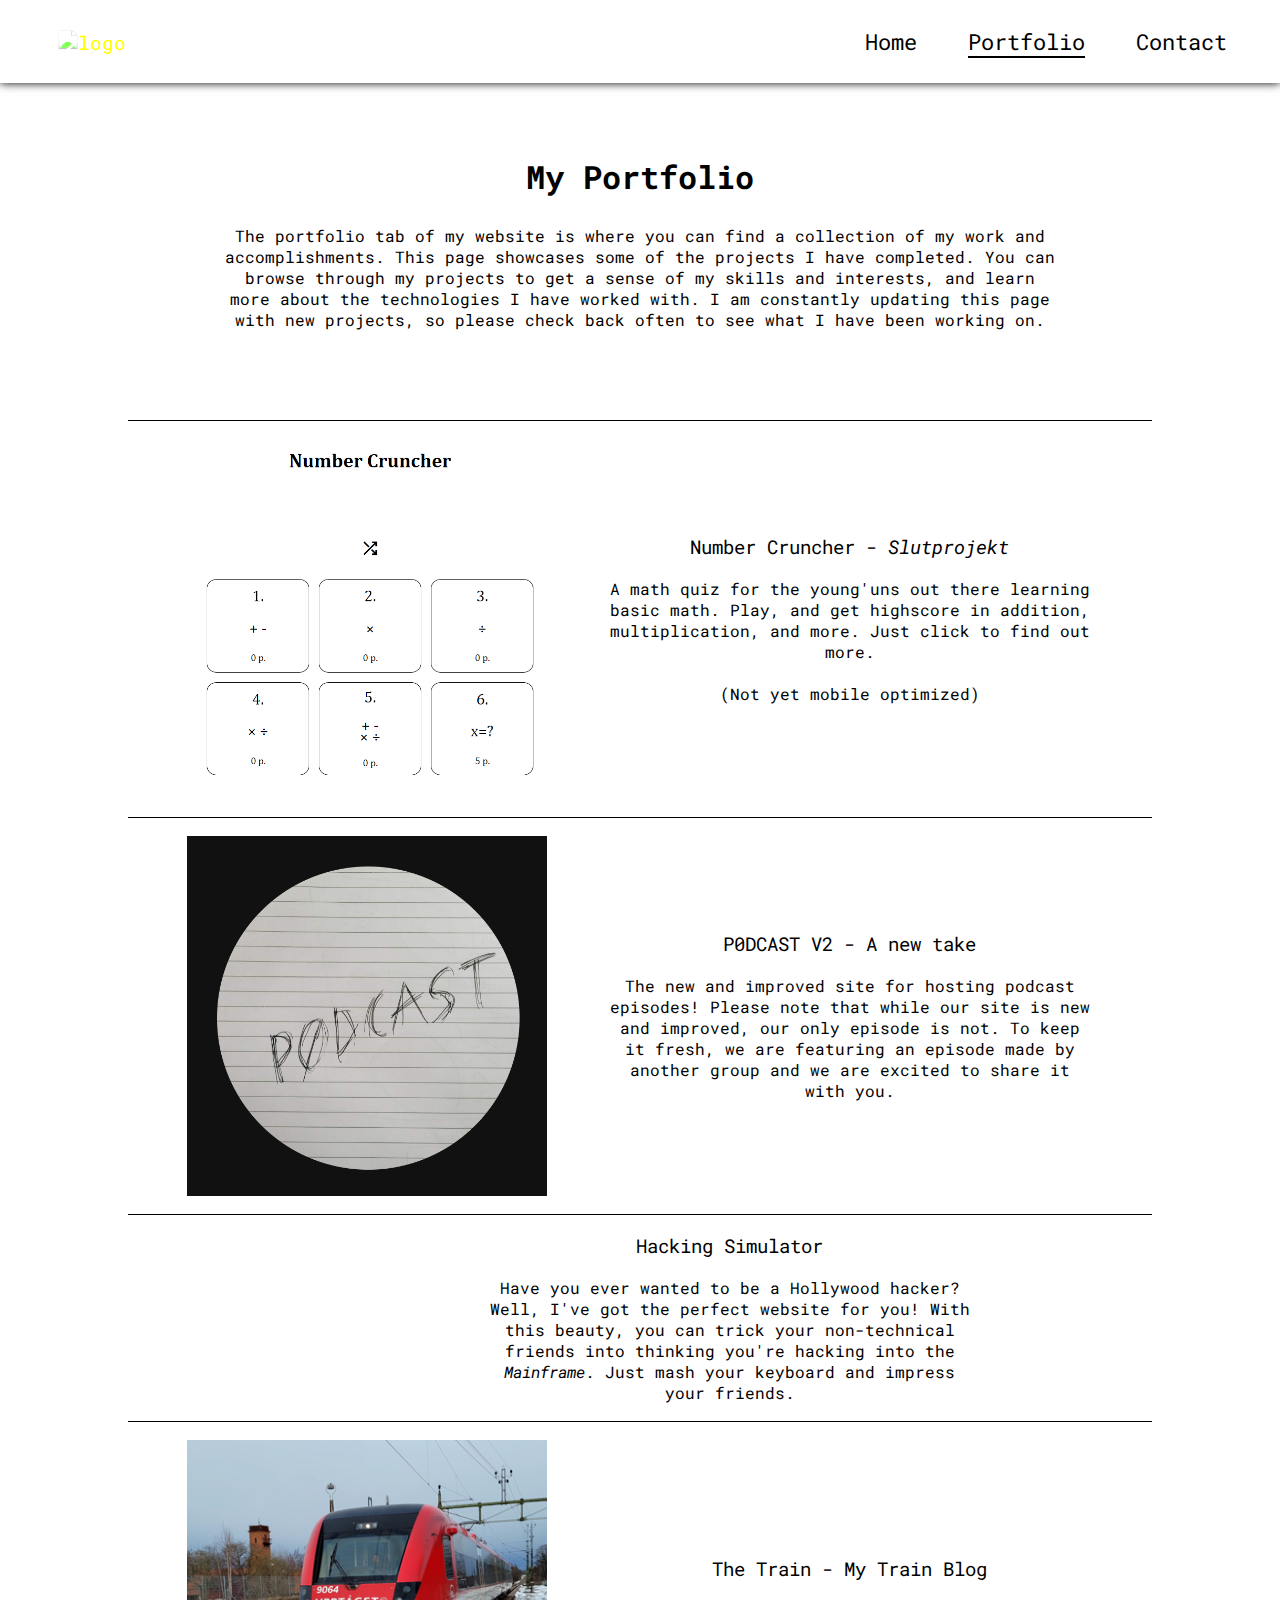
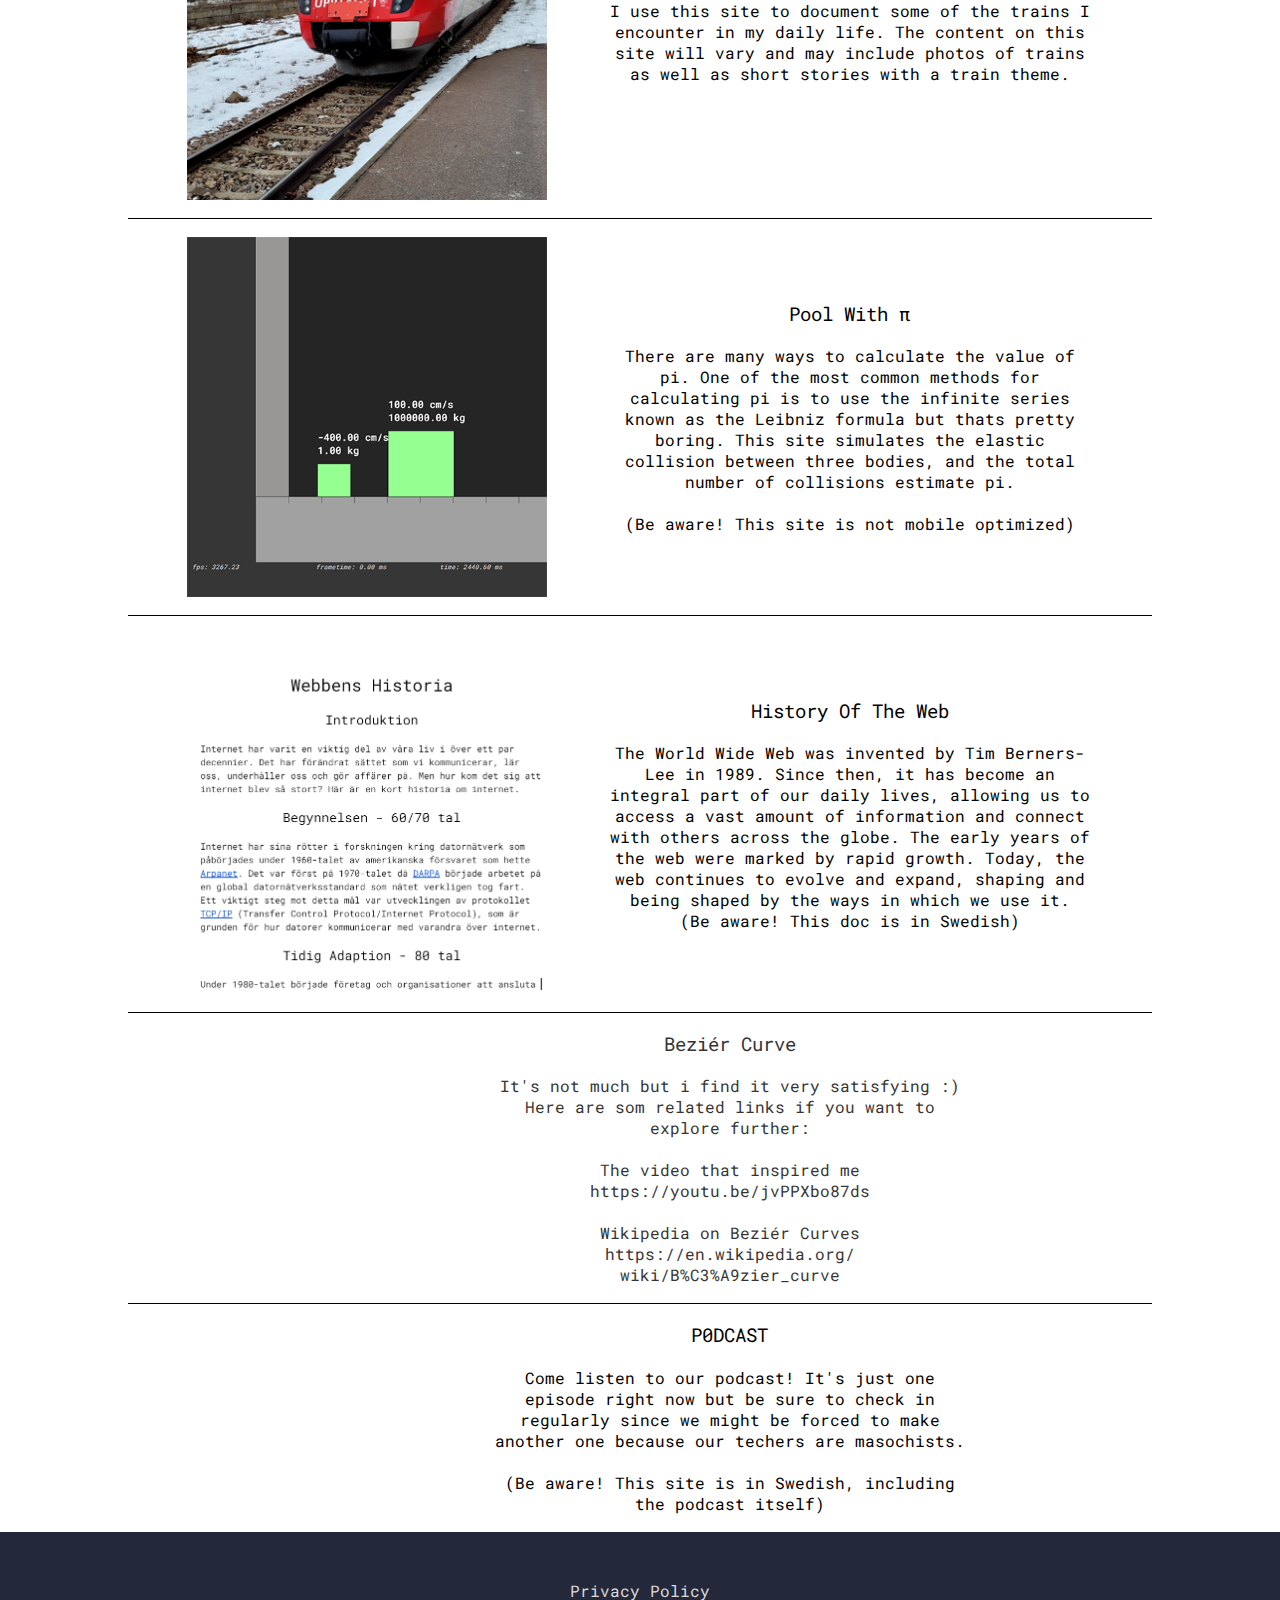
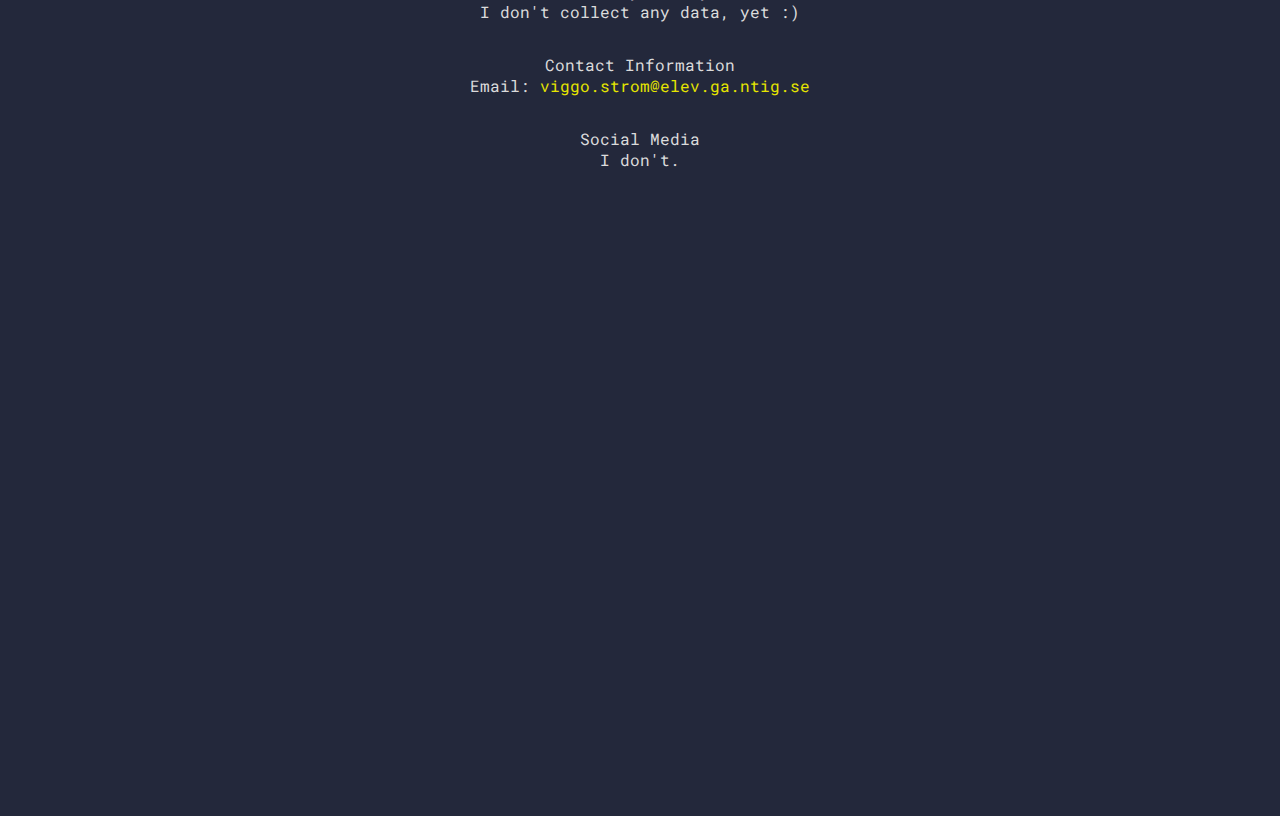
==== commit a07fe368: "changed number cruncher title" ====
--- a/portfolio.html
+++ b/portfolio.html
@@ -43,7 +43,7 @@
                     <img class="portfolioElementImg" src="images/portfolioThumbNails/numberCruncher.png" alt="">
 
                     <div class="portpolioElementTextWrapper">
-                        <p class="portfolioElementTitle">Number Cruncher</p>
+                        <p class="portfolioElementTitle">Number Cruncher - <i>Slutprojekt</i></p>
                         <p class="portfolioElementParagraph">
                             A math quiz for the young'uns out there learning basic math. Play, and get highscore in
                             addition, multiplication, and more. Just click to find out more. <br> <br>(Not yet mobile
--- a/style/desktop.css
+++ b/style/desktop.css
@@ -41,7 +41,7 @@
 
     display: flex;
     justify-content: space-between;
-    gap: 3rem;
+    gap: 4vw;
 
     font-size: large;
 }
@@ -55,11 +55,11 @@
     aspect-ratio: 1/1;
     object-fit: cover;
 
-    padding: 0rem;
-    margin: 0rem 0rem 0rem 3rem;
+    padding: 0;
+    margin: .3vh 0 0 5vw;
     scale: 1.2;
 
-    height: 3rem;
+    height: 7vh;
 
     filter: brightness(1.5);
 }
@@ -68,7 +68,7 @@
 footer {
     background-color: #23283b;
     color: rgb(219, 219, 219);
-    padding-bottom: 33.5rem;
+    padding-bottom: 70vh;
     padding-top: 2rem;
 
     display: flex;
@@ -95,8 +95,8 @@
 /* Welcome page */
 
 #welcomePage {
-    margin: 0rem;
-    padding: 0rem;
+    margin: 0;
+    padding: 0;
 
     display: flex;
     flex-flow: row nowrap;
@@ -224,7 +224,7 @@
 .portfolioElementParagraph {
     padding: 0;
     margin: 0;
-    max-width: 28rem;
+    max-width: 38vw;
 }
 
 #workaroundLink {
--- a/style/mobile.css
+++ b/style/mobile.css
@@ -1,3 +1,9 @@
+:root {
+    --mainColor: #23283b;
+    --accentColorLight: rgb(229, 229, 0);
+    --accentColorDark: rgb(150, 150, 21);
+}
+
 ::-webkit-scrollbar {
     display: none;
 }
@@ -5,6 +11,7 @@
 body {
     font-family: "Roboto Mono", 'Courier New', Courier, monospace;
     margin: 0;
+    padding: 0;
 
     display: flex;
     flex-flow: column nowrap;
@@ -12,11 +19,11 @@
 
 a {
     text-decoration: none;
-    color: rgb(249, 118, 118);
+    color: var(--accentColorLight);
 }
 
 a:hover {
-    color: rgb(251, 69, 69);
+    color: var(--accentColorDark);
 }
 
 header {
@@ -25,15 +32,18 @@
     justify-content: space-between;
     align-items: center;
 
-    border-bottom: .1rem solid black;
+    box-shadow: 0 0 1vh black;
+
+    z-index: 99;
 }
 
 nav {
-    padding: .5rem;
+    padding: 2vh;
+    margin-right: 2vw;
 
     display: flex;
     justify-content: space-between;
-    gap: 1rem;
+    gap: 6vw;
 
     font-size: medium;
 }
@@ -47,19 +57,21 @@
     aspect-ratio: 1/1;
     object-fit: cover;
 
-    margin: .5rem;
-    /* scale: 1.2; */
-
-    display: flex;
-    justify-content: center;
-
-    height: 4rem;
-}
+    padding: 0;
+    margin: 0;
+    margin-top: 2vh;
+    scale: 1.2;
+
+    height: 5vh;
+
+    filter: brightness(1.5);
+}
+
 
 footer {
-    background-color: #353535;
+    background-color: #23283b;
     color: rgb(219, 219, 219);
-    padding-bottom: 41rem;
+    padding-bottom: 70vh;
     padding-top: 2rem;
 
     display: flex;
@@ -67,147 +79,166 @@
     text-align: center;
 }
 
-footer p {
-    padding: auto 1rem auto 1rem;
-}
-
 .selectedPage {
-    text-decoration: underline;
+    border-bottom: 2px solid black;
+}
+
+.selectedPage:hover {
+    border-bottom: 2px solid var(--accentColorDark);
 }
 
 li {
     list-style: none;
-    margin: 0rem;
-    padding: 0rem;
+}
+
+/* Welcome page */
+
+#welcomePage {
+    margin: 0;
+    padding: 0;
+
+    display: flex;
+    flex-flow: column nowrap;
+
+}
+
+#welcomeTextWrapper {
+    margin: 0;
+    padding: 0;
+    margin-top: 0;
+
+    display: flex;
+    flex-flow: column wrap;
+    align-items: center;
+    text-align: left;
+
+    font-size: 1rem;
+
+    width: 100%;
+}
+
+#welcomePageH1 {
+    margin-top: 4vh;
+    text-align: center;
+    max-width: 90%;
+}
+
+#welcomeParagraph {
+    margin: 0;
+    margin-bottom: 6vh;
+    padding: 0;
+
+    max-width: 84%;
+}
+
+#welcomePageImage {
+    margin: 0;
+    padding: 0;
+
+    width: 100vw;
+    aspect-ratio: 1/1;
 }
 
 .desktopOnly {
     display: none;
 }
 
-/* Welcome page */
-
-#welcomePage {
-    margin: 0rem;
-    padding: 0rem;
-
-    display: flex;
-    flex-flow: row nowrap;
-    justify-content: center;
-}
-
-#welcomeTextWrapper {
-    margin: 0rem 0rem 8rem 0rem;
-
-    display: flex;
-    flex-flow: column wrap;
+/* Portfolio Page */
+
+#portfolioPage {
+    display: flex;
+    flex-flow: column nowrap;
     align-items: center;
     text-align: center;
-
-    font-size: 1rem;
-}
-
-#welcomePageH1 {
-    max-width: 90%;
-}
-
-#welcomeParagraph {
-    margin: 0rem;
-    padding: 1rem;
-
-    max-width: 95%;
-}
-
-#welcomePageImage {
-    margin: 0rem;
-    padding: 0rem;
+}
+
+#portfolioPageH1 {
+    margin: 0;
+    padding: 0;
+    margin-top: 4vh;
+    margin-bottom: 2vh;
+}
+
+#portfolioDescription {
+    margin: 0;
+    padding: 0;
+    margin-bottom: 10vh;
+
+    text-align: left;
+    max-width: 83%;
+}
+
+#portfolioUnorderedList {
+    display: flex;
+    flex-flow: column nowrap;
+
+    padding: 0;
+    margin: 0;
 
     width: 100%;
 }
 
-/* Portfolio Page */
-
-#portfolioPage {
-    display: flex;
-    flex-flow: column nowrap;
-    align-items: center;
-    text-align: center;
-}
-
-#portfolioPageH1 {
-    margin: 1rem;
-    padding: 1rem 0rem 0rem 0rem;
-}
-
-#portfolioDescription {
-    margin: 0rem 0rem 5rem 0rem;
-    padding: 0rem;
-
-    max-width: 85%;
-}
-
-#portfolioUnorderedList {
-    margin: 0rem;
-    padding: 0rem;
-
-    display: flex;
-    flex-flow: column nowrap;
-    align-items: center;
-
-    gap: 2rem;
-}
-
-#portfolioUnorderedList li {
-    max-width: 80%;
+@keyframes scale {
+    from {
+        scale: 1;
+    }
+
+    to {
+        scale: 1.01;
+    }
+}
+
+.portfolioListElement:hover {
+    animation-name: scale;
+    animation-duration: 50ms;
+    scale: 1.01;
 }
 
 .portfolioListElement {
-    background-color: rgb(235, 235, 235);
     color: black;
-    border: black solid 1px;
-
-    padding: 0rem 0rem 2rem 0rem;
-    margin: 0rem 0rem 1rem 0rem;
-
-    border-radius: 2rem;
-
-    display: flex;
-    flex-flow: column nowrap;
+    border-top: 1px black solid;
+
+    padding: 0;
+    padding-top: 2vh;
+    padding-bottom: 7vh;
+    margin: 0;
+
+    display: flex;
+    flex-flow: column nowrap;
+    align-items: center;
 }
 
 .portfolioElementImg {
     aspect-ratio: 1/1;
     object-fit: cover;
-    margin: 0rem;
-    padding: 0rem;
-
-    border-radius: 2rem 2rem 0rem 0rem;
-
-    max-width: 100%;
-
-    transform: scale(1);
-    transition: transform .3s ease-in-out;
-}
-
-.portfolioElementImg:hover {
-    border-radius: 2rem 2rem .8rem .8rem;
-    transform: scale(1.05);
-}
+    margin: 0;
+    padding: 0;
+
+    height: 35vh;
+    border: 1px solid black;
+    border-radius: 3vw;
+}
+
 
 .portfolioElementTextWrapper {
     display: flex;
-    flex-flow: column wrap;
+    flex-flow: column nowrap;
+    justify-content: center;
+    align-items: center;
 }
 
 .portfolioElementTitle {
-    margin-top: 2rem;
     font-size: larger;
+
+    margin-top: 2vh;
 }
 
 .portfolioElementParagraph {
-    padding: 0rem 2rem 0rem 2rem;
-    margin: 0;
-    max-width: 95%;
+    padding: 0;
+    margin: 0;
+    margin-left: 10vw;
+    width: 85%;
+    text-align: left;
 }
 
 #workaroundLink {
@@ -215,5 +246,5 @@
 }
 
 #workaroundLink:hover {
-    color: rgb(251, 69, 69);
+    color: var(--accentColorDark);
 }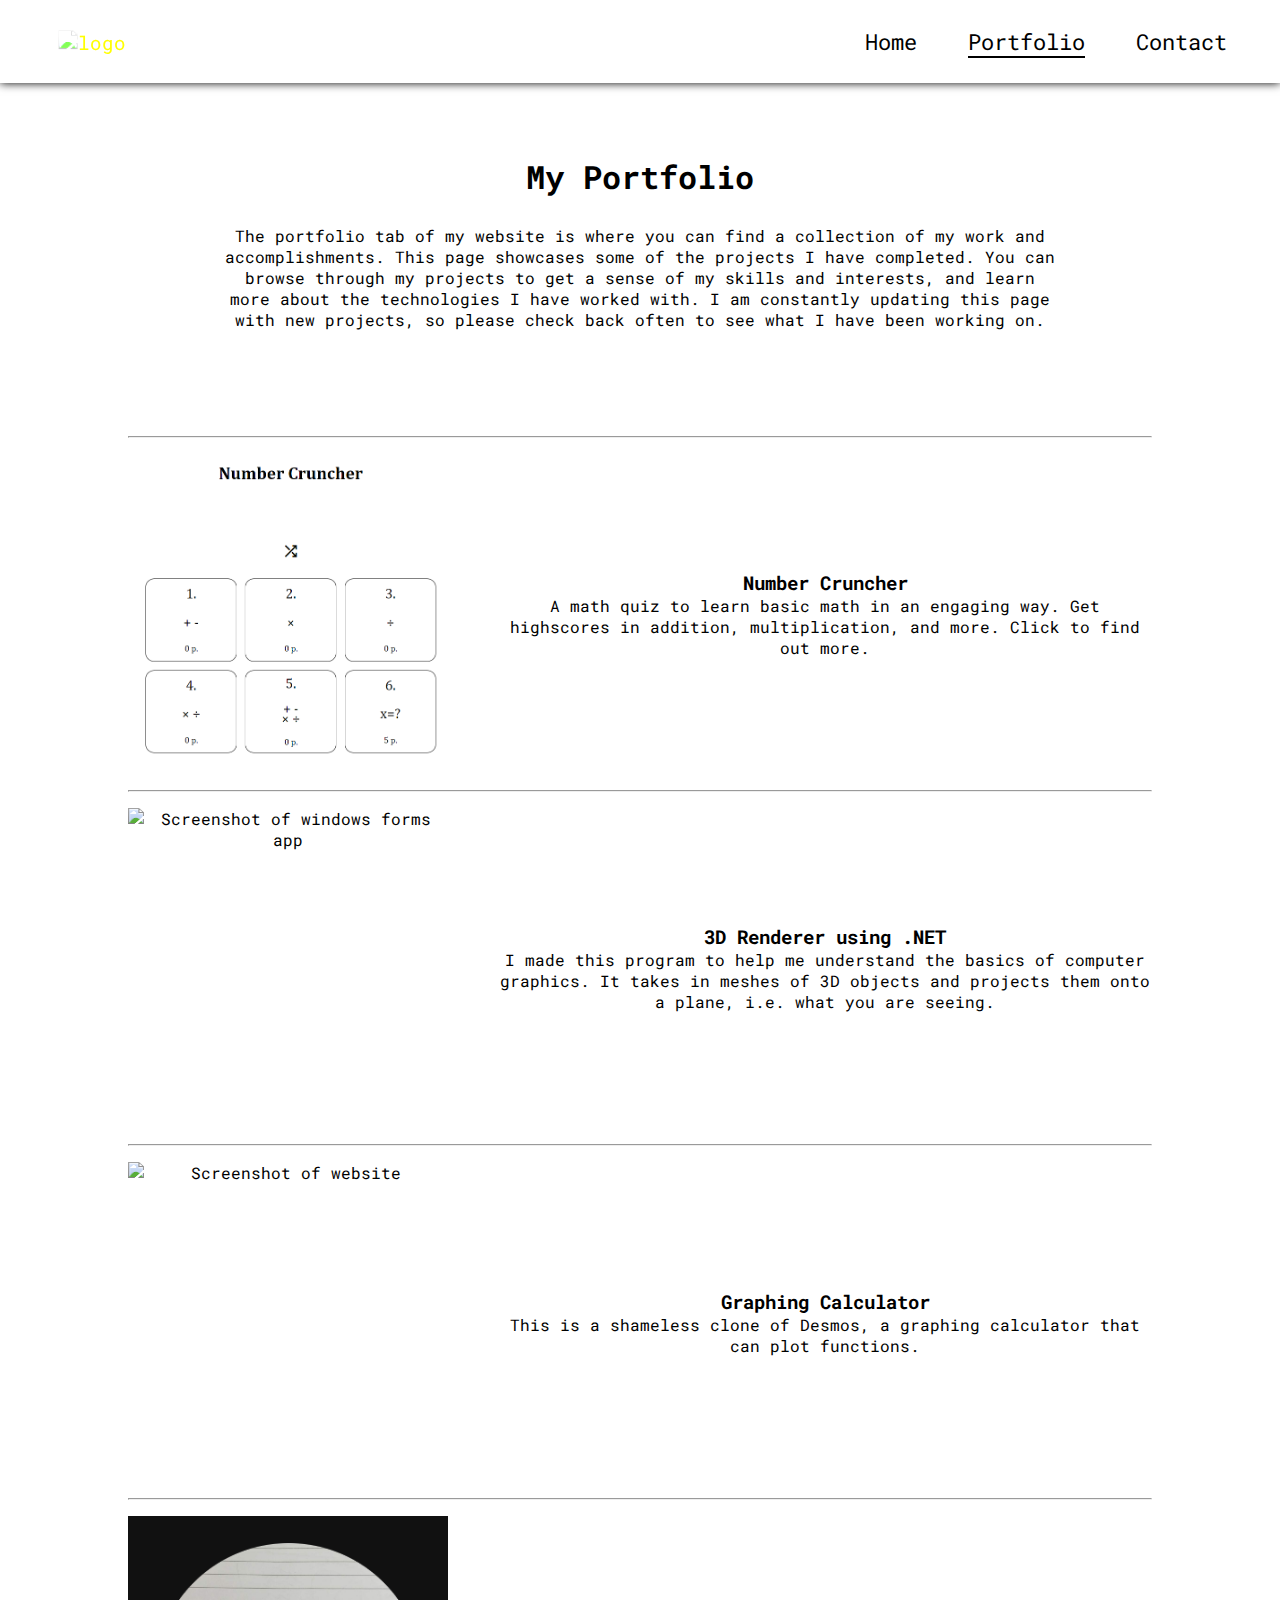
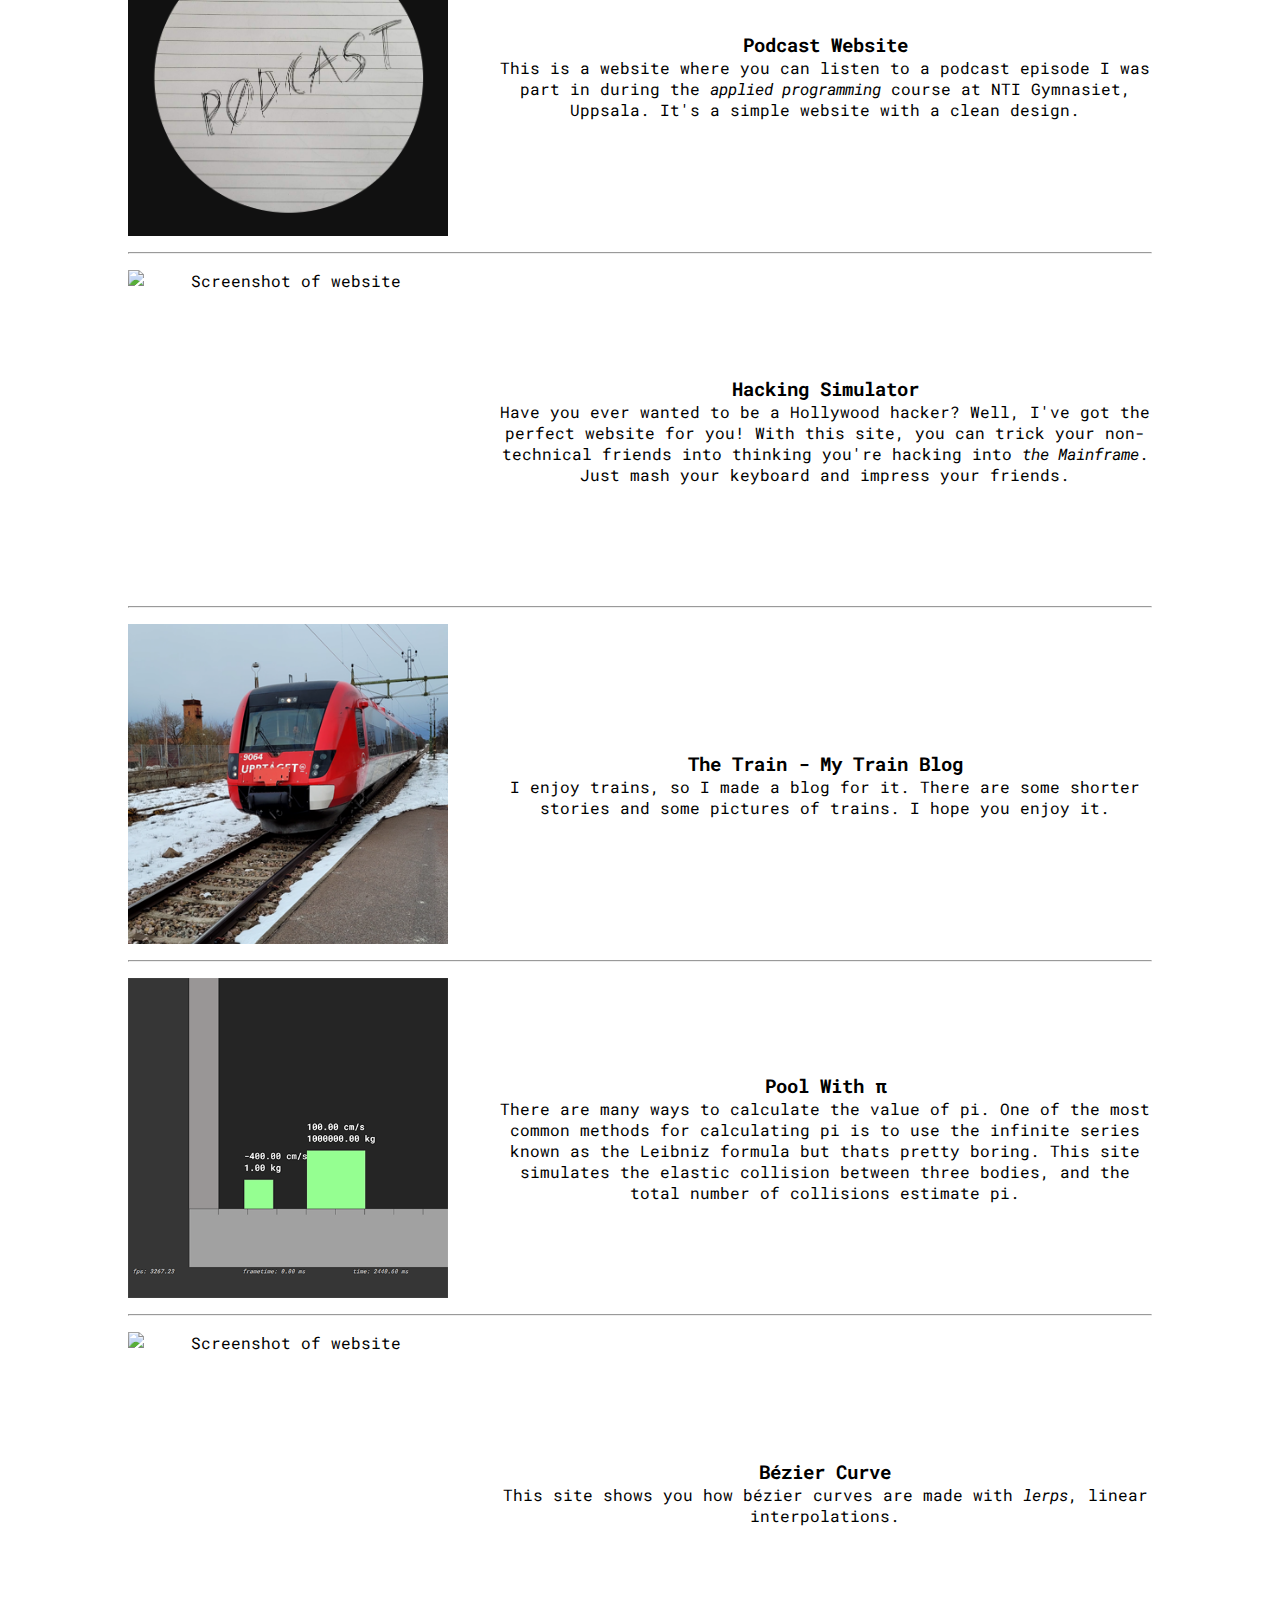
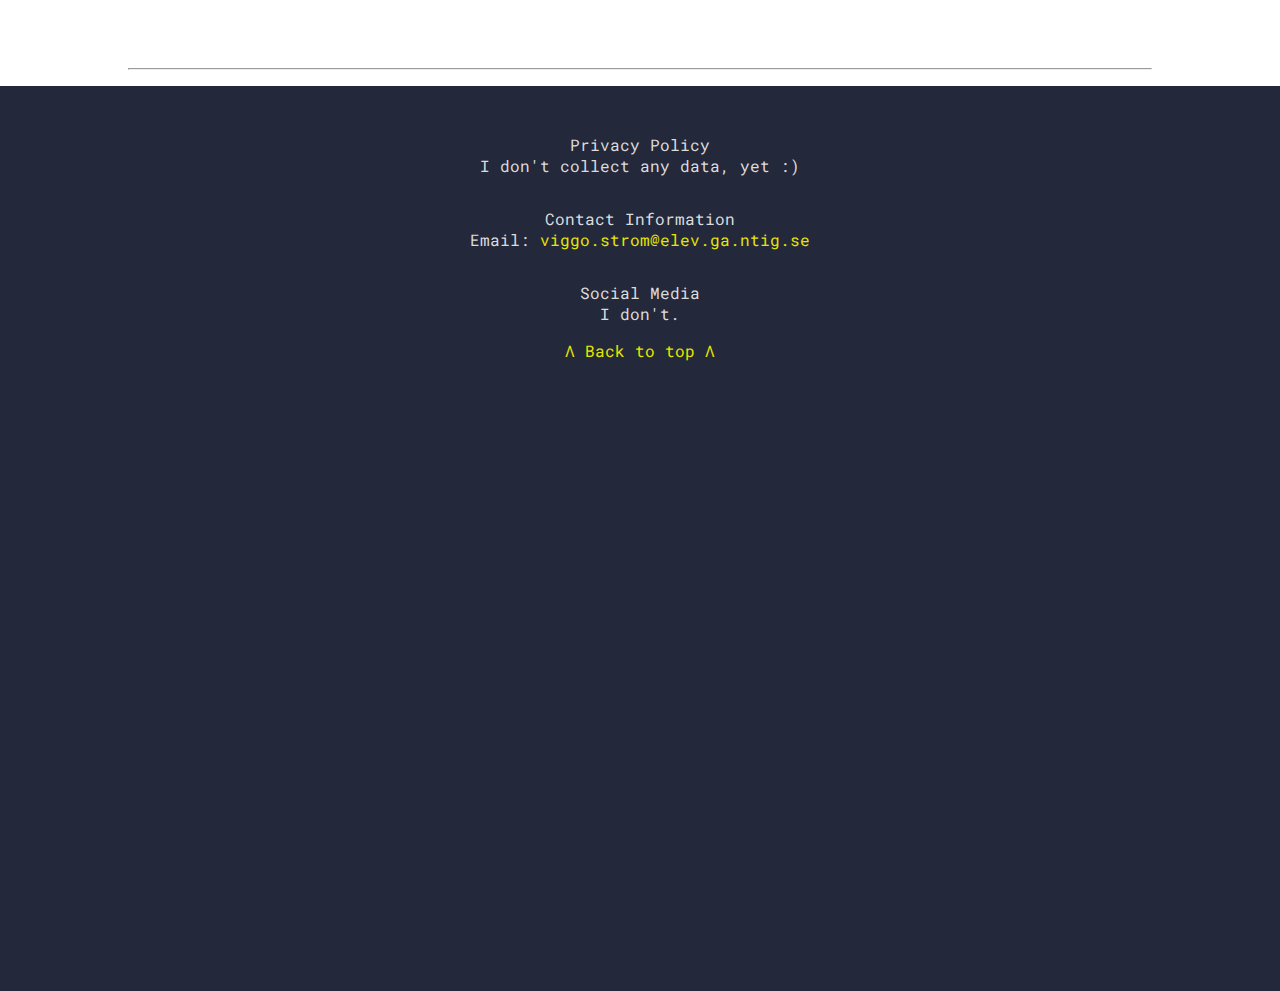
==== commit c2ea3bbc: "rewrote some styling and updated links" ====
--- a/portfolio.html
+++ b/portfolio.html
@@ -37,153 +37,145 @@
             this page with new projects, so please check back often to see what I have been working on.
         </p>
 
-        <ul id="portfolioUnorderedList">
-            <li>
-                <a class="portfolioListElement" href="https://viggostrom.github.io/mathQuiz/">
-                    <img class="portfolioElementImg" src="images/portfolioThumbNails/numberCruncher.png" alt="">
-
-                    <div class="portpolioElementTextWrapper">
-                        <p class="portfolioElementTitle">Number Cruncher - <i>Slutprojekt</i></p>
-                        <p class="portfolioElementParagraph">
-                            A math quiz for the young'uns out there learning basic math. Play, and get highscore in
-                            addition, multiplication, and more. Just click to find out more. <br> <br>(Not yet mobile
-                            optimized)
-                        </p>
-                    </div>
-                </a>
-            </li>
-            <li>
-                <a class="portfolioListElement" href="https://viggostrom.github.io/podcastPageV2/">
-                    <img class="portfolioElementImg" src="images/portfolioThumbNails/p0dcastV2.png" alt="">
-
-                    <div class="portpolioElementTextWrapper">
-                        <p class="portfolioElementTitle">P0DCAST V2 - A new take</p>
-                        <p class="portfolioElementParagraph">
-                            The new and improved site for hosting podcast episodes! Please note that while our site is
-                            new and improved, our only episode is not. To keep it fresh, we are featuring an
-                            episode made by another group and we are excited to share it with you.
-                        </p>
-                    </div>
-                </a>
-            </li>
-            <li>
-                <a class="portfolioListElement" href="https://viggostrom.github.io/hackingSim/">
-                    <img class="portfolioElementImg" src="images/portfolioThumbNails/hackingSim.png" alt="">
-
-                    <div class="portpolioElementTextWrapper">
-                        <p class="portfolioElementTitle">Hacking Simulator</p>
-                        <p class="portfolioElementParagraph">
-                            Have you ever wanted to be a Hollywood hacker? Well, I've got the perfect website for you!
-                            With this beauty, you can trick your non-technical friends into thinking you're hacking into
-                            the <i>Mainframe</i>. Just mash your keyboard and impress your friends.
-                        </p>
-                    </div>
-                </a>
-            </li>
-            <li>
-                <a class="portfolioListElement" href="https://viggostrom.github.io/TheTrain/">
-                    <img class="portfolioElementImg" src="images/portfolioThumbNails/theTrain.png" alt="">
-
-                    <div class="portpolioElementTextWrapper">
-                        <p class="portfolioElementTitle">The Train - My Train Blog</p>
-                        <p class="portfolioElementParagraph">
-                            I use this site to document some of the trains I encounter in my daily life. The content on
-                            this site will vary and may include photos of trains as well as short stories with a train
-                            theme.
-                        </p>
-                    </div>
-                </a>
-            </li>
-
-            <li>
-                <a class="portfolioListElement" href="https://viggostrom.github.io/poolWithPi/">
-                    <img class="portfolioElementImg" src="images/portfolioThumbNails/poolWithPi.png" alt="">
-                    <div class="portpolioElementTextWrapper">
-                        <p class="portfolioElementTitle">Pool With π</p>
-                        <p class="portfolioElementParagraph">
-                            There are many ways to calculate the value of pi. One of the most common
-                            methods for calculating pi is to use the infinite series known as the Leibniz formula but
-                            thats pretty boring. This site simulates the elastic collision between three bodies, and the
-                            total number of collisions estimate pi.
-                            <br>
-                            <br>
-                            (Be aware! This site is not mobile optimized)
-                        </p>
-                    </div>
-                </a>
-            </li>
-
-            <li>
-                <a class="portfolioListElement"
-                    href="https://docs.google.com/document/d/1du2oZUBKWN6xWiVSq74e14nZ1YnZh6Ea2sJcW4SJzYY/edit?usp=sharing">
-                    <img class="portfolioElementImg" src="images/portfolioThumbNails/historyOfTheWeb.png" alt="">
-                    <div class="portpolioElementTextWrapper">
-                        <p class="portfolioElementTitle">History Of The Web</p>
-                        <p class="portfolioElementParagraph">
-                            The World Wide Web was invented by Tim Berners-Lee in 1989. Since then, it has become an
-                            integral part of our daily lives, allowing us to access a vast amount of information and
-                            connect with others across the globe. The early years of the web were marked by rapid
-                            growth. Today, the web continues to evolve and expand, shaping and being shaped by the ways
-                            in which
-                            we use it.
-                            <br>
-                            (Be aware! This doc is in Swedish)
-                        </p>
-                    </div>
-                </a>
-            </li>
-
-            <li>
-                <div class="portfolioListElement">
-                    <a class="portfolioElementImg" href="https://viggostrom.github.io/bezierCurve/">
-                        <img class="portfolioElementImg" src="images/portfolioThumbNails/bezierCurve.png" alt="">
-                    </a>
-                    <div class="portpolioElementTextWrapper">
-                        <a id="workaroundLink" href="https://viggostrom.github.io/bezierCurve/">
-                            <p class="portfolioElementTitle">Beziér Curve</p>
-                        </a>
-                        <p class="portfolioElementParagraph">
-                            <a id="workaroundLink" href="https://viggostrom.github.io/bezierCurve/">
-                                It's not much but i find it very satisfying :) Here are som related links if you want to
-                                explore further:
-                            </a>
-                            <br>
-                            <br>
-                            <a id="workaroundLink" href="https://youtu.be/jvPPXbo87ds">
-                                The video that inspired me
-                                <br>
-                                https://youtu.be/jvPPXbo87ds
-                            </a>
-                            <br>
-                            <br>
-                            <a id="workaroundLink" href="https://en.wikipedia.org/wiki/B%C3%A9zier_curve">
-                                Wikipedia on Beziér Curves
-                                <br>
-                                https://en.wikipedia.org/
-                                <br>
-                                wiki/B%C3%A9zier_curve
-                            </a>
-                            <br>
-                        </p>
-                    </div>
-                </div>
-            </li>
-
-            <li>
-                <a class="portfolioListElement" href="https://viggostrom.github.io/p0dcast/">
-                    <img class="portfolioElementImg" src="images/portfolioThumbNails/p0dcast.png" alt="">
-                    <div class="portpolioElementTextWrapper">
-                        <p class="portfolioElementTitle">P0DCAST</p>
-                        <p class="portfolioElementParagraph">
-                            Come listen to our podcast! It's just one episode right now but be sure to check in
-                            regularly since we might be forced to make another one because our techers are masochists.
-                            <br>
-                            <br>
-                            (Be aware! This site is in Swedish, including the podcast itself)
-                        </p>
-                    </div>
-                </a>
-            </li>
+        <!-- List of projects -->
+        <ul>
+            <hr>
+            
+            <!-- Portfolio entry -->
+            <li>
+                <a href="https://github.com/viggoStrom/Math-Quiz">
+                    <img src="images/portfolioThumbNails/numberCruncher.png" alt="Screenshot of website">
+
+                    <div class="text-wrapper">
+                        <h3>Number Cruncher</h3>
+
+                        <p>
+                            A math quiz to learn basic math in an engaging way. Get highscores in addition, multiplication, and more. Click to find out more.
+                        </p>
+                    </div>
+                </a>
+            </li>
+
+            <hr>
+
+            <!-- Portfolio entry -->
+            <li>
+                <a href="https://github.com/viggoStrom/3D-Renderer">
+                    <img src="images/portfolioThumbNails/3dRenderer.png" alt="Screenshot of windows forms app">
+
+                    <div class="text-wrapper">
+                        <h3>3D Renderer using .NET</h3>
+
+                        <p>
+                            I made this program to help me understand the basics of computer graphics. It takes in meshes of 3D objects and projects them onto a plane, i.e. what you are seeing.
+                        </p>
+                    </div>
+                </a>
+            </li>
+
+            <hr>
+
+            <!-- Portfolio entry -->
+            <li>
+                <a href="https://github.com/viggoStrom/Desnot-Graphing-Calculator">
+                    <img src="images/portfolioThumbNails/desnot.png" alt="Screenshot of website">
+
+                    <div class="text-wrapper">
+                        <h3>Graphing Calculator</h3>
+
+                        <p>
+                            This is a shameless clone of Desmos, a graphing calculator that can plot functions.
+                        </p>
+                    </div>
+                </a>
+            </li>
+
+            <hr>
+
+            <!-- Portfolio entry -->
+            <li>
+                <a href="https://github.com/viggoStrom/Podcast-Website">
+                    <img src="images/portfolioThumbNails/p0dcastV2.png" alt="Screenshot of website">
+
+                    <div class="text-wrapper">
+                        <h3>Podcast Website</h3>
+
+                        <p>
+                            This is a website where you can listen to a podcast episode I was part in during the <i>applied programming</i> course at NTI Gymnasiet, Uppsala. It's a simple website with a clean design.
+                        </p>
+                    </div>
+                </a>
+            </li>
+
+            <hr>
+
+            <!-- Portfolio entry -->
+            <li>
+                <a href="https://github.com/viggoStrom/Hacking-Simulator-Website">
+                    <img src="images/portfolioThumbNails/hackingSim.png" alt="Screenshot of website">
+
+                    <div class="text-wrapper">
+                        <h3>Hacking Simulator</h3>
+
+                        <p>
+                            Have you ever wanted to be a Hollywood hacker? Well, I've got the perfect website for you! With this site, you can trick your non-technical friends into thinking you're hacking into <i>the Mainframe</i>. Just mash your keyboard and impress your friends.
+                        </p>
+                    </div>
+                </a>
+            </li>
+
+            <hr>
+
+            <!-- Portfolio entry -->
+            <li>
+                <a href="https://github.com/viggoStrom/Train-Blog-Website">
+                    <img src="images/portfolioThumbNails/theTrain.png" alt="Screenshot of website">
+
+                    <div class="text-wrapper">
+                        <h3>The Train - My Train Blog</h3>
+
+                        <p>
+                            I enjoy trains, so I made a blog for it. There are some shorter stories and some pictures of trains. I hope you enjoy it.
+                        </p>
+                    </div>
+                </a>
+            </li>
+
+            <hr>
+
+            <!-- Portfolio entry -->
+            <li>
+                <a href="https://github.com/viggoStrom/Pool-With-PI">
+                    <img src="images/portfolioThumbNails/poolWithPi.png" alt="Screenshot of website">
+
+                    <div class="text-wrapper">
+                        <h3>Pool With π</h3>
+
+                        <p>
+                            There are many ways to calculate the value of pi. One of the most common methods for calculating pi is to use the infinite series known as the Leibniz formula but thats pretty boring. This site simulates the elastic collision between three bodies, and the total number of collisions estimate pi.
+                        </p>
+                    </div>
+                </a>
+            </li>
+
+            <hr>
+
+            <!-- Portfolio entry -->
+            <li>
+                <a href="https://github.com/viggoStrom/Bezier-Curve-Visualizer">
+                    <img src="images/portfolioThumbNails/bezierCurve.png" alt="Screenshot of website">
+
+                    <div class="text-wrapper">
+                        <h3>Bézier Curve</h3>
+
+                        <p>
+                            This site shows you how bézier curves are made with <i>lerps</i>, linear interpolations.
+                        </p>
+                    </div>
+                </a>
+            </li>
+
+            <hr>
         </ul>
     </section>
 
@@ -203,6 +195,8 @@
             <br>
             I don't.
         </p>
+
+        <a href="#">Λ Back to top Λ</a>
     </footer>
 </body>
 
--- a/style/desktop.css
+++ b/style/desktop.css
@@ -159,7 +159,7 @@
     max-width: 65%;
 }
 
-#portfolioUnorderedList {
+#portfolioPage>ul {
     display: flex;
     flex-flow: column nowrap;
 
@@ -179,58 +179,61 @@
     }
 }
 
-.portfolioListElement:hover {
-    animation-name: scale;
-    animation-duration: 50ms;
-    scale: 1.01;
-}
-
-.portfolioListElement {
-    color: black;
-    border-top: 1px black solid;
-
-    padding: 0;
-    padding-top: 2vh;
-    padding-bottom: 2vh;
-    margin: 0;
-
-    display: flex;
-    flex-flow: row nowrap;
-    align-items: center;
-    justify-content: space-evenly;
-}
-
-.portfolioElementImg {
-    aspect-ratio: 1/1;
-    object-fit: cover;
-    margin: 0;
-    padding: 0;
-
-    max-height: 40vh;
-}
-
-
-.portfolioElementTextWrapper {
-    display: flex;
-    flex-flow: column wrap;
-}
-
-.portfolioElementTitle {
-    font-size: larger;
-
-    margin-top: 0;
-}
-
-.portfolioElementParagraph {
-    padding: 0;
-    margin: 0;
-    max-width: 38vw;
-}
-
-#workaroundLink {
-    color: #353535;
-}
-
-#workaroundLink:hover {
-    color: var(--accentColorDark);
+#portfolioPage>ul {
+    margin: 0;
+    padding: 0;
+
+    & * {
+        margin: 0;
+        padding: 0;
+    }
+
+    &>hr {
+        margin: 1rem 0;
+    }
+
+    &>li:hover {
+        animation-name: scale;
+        animation-duration: 50ms;
+        scale: 1.01;
+    }
+
+    &>li {
+        height: 20rem;
+        width: 100%;
+
+        &>a {
+            height: 100%;
+
+            /* to override the <a> tag color */
+            color: black; 
+
+            display: flex;
+            flex-flow: row nowrap;
+            align-items: center;
+            justify-content: center;
+            column-gap: 5ch;
+
+            &>img {
+                grid-column: 1;
+                grid-row: 1;
+
+                height: 100%;
+                max-height: 100%;
+
+                aspect-ratio: 1/1;
+                object-fit: cover;
+            }
+
+            &>.text-wrapper {
+                grid-column: 2;
+                grid-row: 1;
+
+                display: flex;
+                flex-flow: column nowrap;
+                justify-content: center;
+                align-items: center;
+            }
+        }
+    }
 }